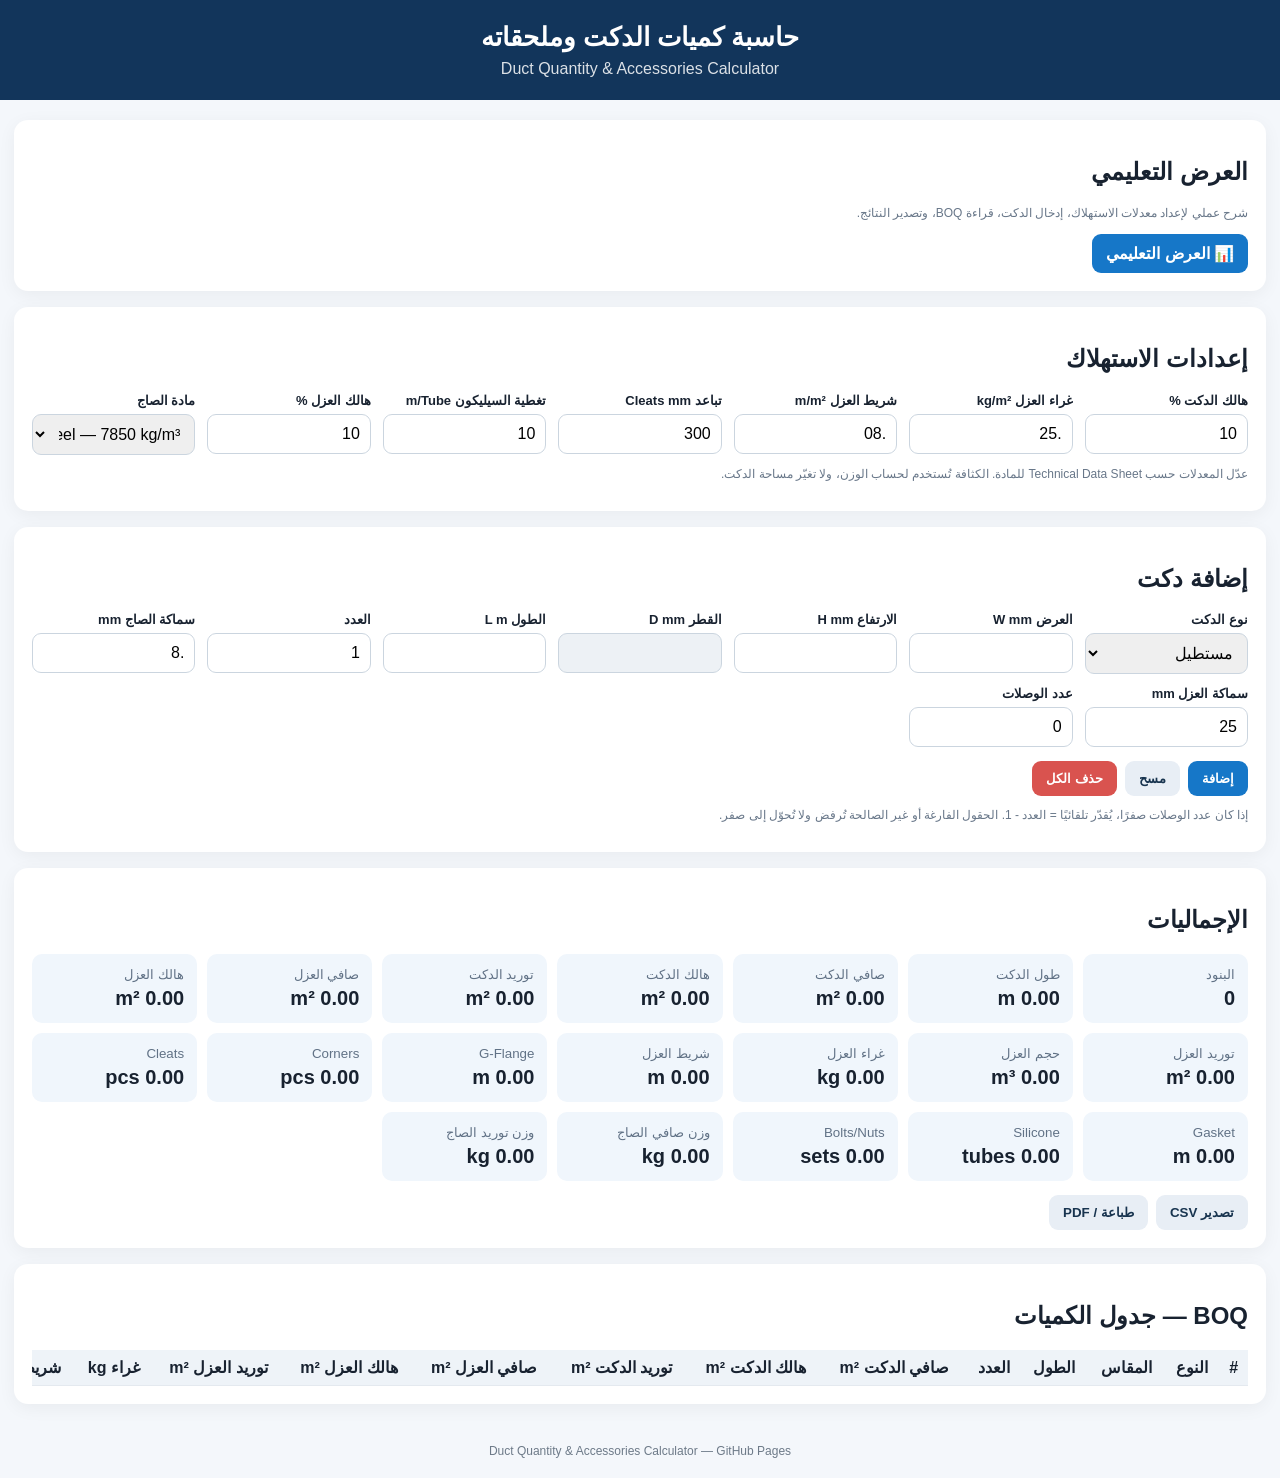
==== index.html @ 17058c63 "Harden Sprint 1 calculation engine" ====
<!doctype html>
<html lang="ar" dir="rtl">
<head>
<meta charset="utf-8">
<meta name="viewport" content="width=device-width,initial-scale=1">
<meta name="description" content="حاسبة كميات الدكت وملحقاته مع فصل صافي الكميات والهالك والتوريد">
<title>Duct Quantity &amp; Accessories Calculator</title>
<link rel="stylesheet" href="assets/css/style.css">
</head>
<body>
<header>
  <h1>حاسبة كميات الدكت وملحقاته</h1>
  <p>Duct Quantity &amp; Accessories Calculator</p>
</header>
<main>
  <section class="card presentation-entry">
    <h2>العرض التعليمي</h2>
    <p class="note">شرح عملي لإعداد معدلات الاستهلاك، إدخال الدكت، قراءة BOQ، وتصدير النتائج.</p>
    <div class="actions"><a class="primary presentation-link" href="presentation/">📊 العرض التعليمي</a></div>
  </section>

  <p id="status" class="status" role="status" aria-live="polite" hidden></p>

  <section class="card" aria-labelledby="settingsTitle">
    <h2 id="settingsTitle">إعدادات الاستهلاك</h2>
    <div class="grid">
      <div><label for="waste">هالك الدكت %</label><input id="waste" type="number" value="10" min="0" step=".1" inputmode="decimal"></div>
      <div><label for="adhRate">غراء العزل kg/m²</label><input id="adhRate" type="number" value=".25" min="0" step=".01" inputmode="decimal"></div>
      <div><label for="tapeRate">شريط العزل m/m²</label><input id="tapeRate" type="number" value=".08" min="0" step=".01" inputmode="decimal"></div>
      <div><label for="cleatSpacing">تباعد Cleats mm</label><input id="cleatSpacing" type="number" value="300" min=".1" step=".1" inputmode="decimal"></div>
      <div><label for="silCoverage">تغطية السيليكون m/Tube</label><input id="silCoverage" type="number" value="10" min=".1" step=".1" inputmode="decimal"></div>
      <div><label for="insWaste">هالك العزل %</label><input id="insWaste" type="number" value="10" min="0" step=".1" inputmode="decimal"></div>
      <div><label for="sheetMaterial">مادة الصاج</label><select id="sheetMaterial"><option value="galvanized">Galvanized steel — 7850 kg/m³</option><option value="aluminum">Aluminum — 2700 kg/m³</option><option value="stainless">Stainless steel — 8000 kg/m³</option></select></div>
    </div>
    <p class="note">عدّل المعدلات حسب Technical Data Sheet للمادة. الكثافة تُستخدم لحساب الوزن، ولا تغيّر مساحة الدكت.</p>
  </section>

  <section class="card" aria-labelledby="ductTitle">
    <h2 id="ductTitle">إضافة دكت</h2>
    <div class="grid">
      <div><label for="type">نوع الدكت</label><select id="type"><option value="rect">مستطيل</option><option value="round">دائري</option></select></div>
      <div><label for="w">العرض W mm</label><input id="w" type="number" min=".01" step=".01" inputmode="decimal"></div>
      <div><label for="h">الارتفاع H mm</label><input id="h" type="number" min=".01" step=".01" inputmode="decimal"></div>
      <div><label for="d">القطر D mm</label><input id="d" type="number" min=".01" step=".01" inputmode="decimal" disabled></div>
      <div><label for="l">الطول L m</label><input id="l" type="number" min=".01" step=".01" inputmode="decimal"></div>
      <div><label for="qty">العدد</label><input id="qty" type="number" min="1" step="1" value="1" inputmode="numeric"></div>
      <div><label for="th">سماكة الصاج mm</label><input id="th" type="number" min=".01" value=".8" step=".1" inputmode="decimal"></div>
      <div><label for="insTh">سماكة العزل mm</label><input id="insTh" type="number" min="0" value="25" step=".1" inputmode="decimal"></div>
      <div><label for="joints">عدد الوصلات</label><input id="joints" type="number" min="0" step="1" value="0" inputmode="numeric"></div>
    </div>
    <div class="actions">
      <button class="primary" id="addButton" type="button">إضافة</button>
      <button class="secondary" id="clearButton" type="button">مسح</button>
      <button class="danger" id="clearAllButton" type="button">حذف الكل</button>
    </div>
    <p class="note">إذا كان عدد الوصلات صفرًا، يُقدّر تلقائيًا = العدد - 1. الحقول الفارغة أو غير الصالحة تُرفض ولا تُحوّل إلى صفر.</p>
  </section>

  <section class="card" aria-labelledby="summaryTitle">
    <h2 id="summaryTitle">الإجماليات</h2>
    <div class="summary" id="summary"></div>
    <div class="actions"><button class="secondary" id="csvButton" type="button">تصدير CSV</button><button class="secondary" id="printButton" type="button">طباعة / PDF</button></div>
  </section>

  <section class="card formula-card" id="formulaViewer" aria-labelledby="formulaTitle" hidden>
    <div class="section-heading"><h2 id="formulaTitle">عارض المعادلات</h2><button class="secondary" id="closeFormulaButton" type="button">إغلاق</button></div>
    <p class="note" id="formulaSubtitle"></p>
    <div class="formula-grid" id="formulaContent"></div>
  </section>

  <section class="card" aria-labelledby="boqTitle">
    <h2 id="boqTitle">BOQ — جدول الكميات</h2>
    <div class="tableWrap">
      <table>
        <caption class="sr-only">جدول صافي الكميات والهالك وكميات التوريد والملحقات</caption>
        <thead><tr>
          <th scope="col">#</th><th scope="col">النوع</th><th scope="col">المقاس</th><th scope="col">الطول</th><th scope="col">العدد</th>
          <th scope="col">صافي الدكت m²</th><th scope="col">هالك الدكت m²</th><th scope="col">توريد الدكت m²</th>
          <th scope="col">صافي العزل m²</th><th scope="col">هالك العزل m²</th><th scope="col">توريد العزل m²</th>
          <th scope="col">غراء kg</th><th scope="col">شريط m</th><th scope="col">G-Flange m</th><th scope="col">Corners</th><th scope="col">Cleats</th><th scope="col">Gasket m</th><th scope="col">Silicone</th><th scope="col">Bolts</th>
          <th scope="col">وزن صافي kg</th><th scope="col">وزن توريد kg</th><th scope="col">إجراء</th>
        </tr></thead>
        <tbody id="rows"></tbody>
      </table>
    </div>
  </section>
</main>
<footer>Duct Quantity &amp; Accessories Calculator — GitHub Pages</footer>
<noscript><p class="noscript">يحتاج التطبيق إلى JavaScript ليعمل.</p></noscript>
<script src="assets/js/calculations.js"></script>
<script src="assets/js/app.js"></script>
</body>
</html>
---- assets/css/style.css ----
*{box-sizing:border-box}
body{margin:0;background:#f4f7fb;color:#182230;font-family:Arial,Tahoma,sans-serif}
header{background:#12355b;color:#fff;text-align:center;padding:22px 14px}
header h1{margin:0 0 7px;font-size:26px}
header p{margin:0;opacity:.85}
main{max-width:1400px;margin:20px auto;padding:0 14px}
.card{background:#fff;border-radius:14px;padding:18px;margin-bottom:16px;box-shadow:0 4px 18px #0000000d}
.grid{display:grid;grid-template-columns:repeat(auto-fit,minmax(155px,1fr));gap:12px}
label{display:block;font-weight:700;font-size:13px;margin-bottom:6px}
input,select{width:100%;padding:10px;border:1px solid #cbd5df;border-radius:9px;font:inherit}
input:focus,select:focus,button:focus-visible,a:focus-visible{outline:3px solid #ffb703;outline-offset:2px}
input:disabled,select:disabled{background:#edf1f5;color:#7b8794;cursor:not-allowed}
.actions{display:flex;gap:8px;flex-wrap:wrap;margin-top:14px}
.actions button,td button{padding:10px 14px;border:0;border-radius:9px;cursor:pointer;font-weight:700}
button:disabled{opacity:.5;cursor:not-allowed}
.primary{background:#1677c8;color:#fff}
.secondary{background:#e8eef5;color:#18344f}
.danger,td button.danger{background:#d9534f;color:#fff}
.summary{display:grid;grid-template-columns:repeat(auto-fit,minmax(145px,1fr));gap:10px}
.metric{background:#f0f6fc;border-radius:10px;padding:13px}
.metric small{display:block;color:#617286}
.metric strong{display:block;font-size:20px;margin-top:5px}
.note{font-size:12px;color:#687789}
.status{margin:0 0 16px;padding:12px 14px;border-radius:10px;font-weight:700}
.status.success{background:#e5f6ed;color:#176b42}
.status.error{background:#fff0f0;color:#a12626}
.tableWrap{overflow:auto}
table{width:100%;border-collapse:collapse;min-width:2100px}
caption{caption-side:top;text-align:right;margin-bottom:8px}
th,td{padding:8px;border-bottom:1px solid #e4e9ef;text-align:center;vertical-align:middle}
th{background:#eef3f8;white-space:nowrap}
td .compact-button{padding:7px 9px;margin:2px;font-size:12px}
footer{text-align:center;color:#6d7a88;font-size:12px;padding:20px}
.presentation-link{display:inline-flex;align-items:center;text-decoration:none;padding:10px 14px;border-radius:9px;font-weight:700}
.section-heading{display:flex;align-items:center;justify-content:space-between;gap:12px}
.formula-card{border:2px solid #1677c8}
.formula-grid{display:grid;grid-template-columns:repeat(auto-fit,minmax(260px,1fr));gap:10px}
.formula-item{display:flex;flex-direction:column;gap:7px;background:#f0f6fc;border-radius:10px;padding:12px;min-height:100px}
.formula-item strong{color:#18344f}
.formula-item code{font-family:ui-monospace,SFMono-Regular,Consolas,monospace;direction:ltr;text-align:left;white-space:normal;color:#334e68}
.formula-item span{font-weight:700;color:#1677c8}
.sr-only{position:absolute;width:1px;height:1px;padding:0;margin:-1px;overflow:hidden;clip:rect(0,0,0,0);white-space:nowrap;border:0}
.noscript{max-width:900px;margin:20px auto;padding:14px;background:#fff0f0;color:#a12626;border-radius:10px}
@media(max-width:600px){header h1{font-size:21px}.card{padding:13px}.metric strong{font-size:17px}.section-heading{align-items:flex-start}.formula-grid{grid-template-columns:1fr}}
@media print{.actions,footer,.presentation-entry,.status{display:none!important}body{background:#fff}.card{box-shadow:none}.formula-card[hidden]{display:none}}
@media(prefers-reduced-motion:reduce){*{scroll-behavior:auto!important;transition-duration:0.01ms!important}}
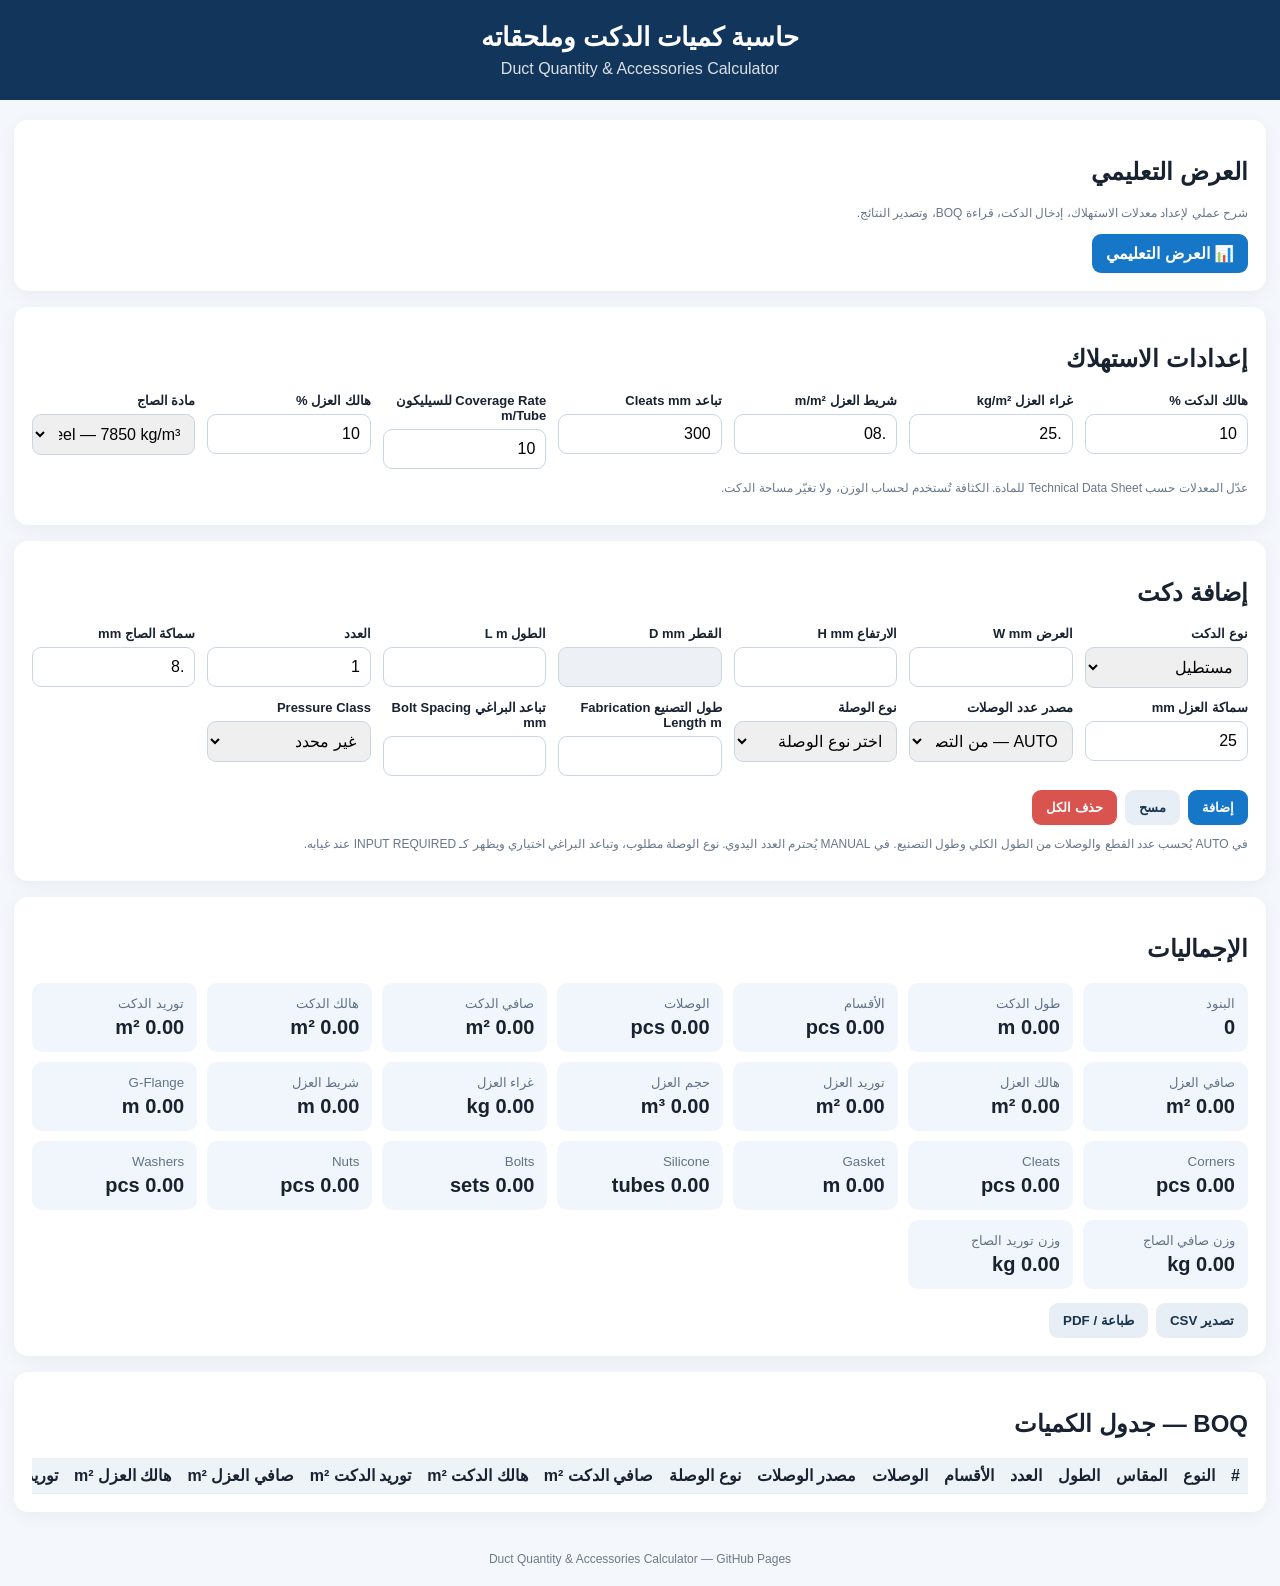
==== commit f2d22873: "Implement Sprint 2 Joint Engineering Engine" ====
--- a/index.html
+++ b/index.html
@@ -28,7 +28,7 @@
       <div><label for="adhRate">غراء العزل kg/m²</label><input id="adhRate" type="number" value=".25" min="0" step=".01" inputmode="decimal"></div>
       <div><label for="tapeRate">شريط العزل m/m²</label><input id="tapeRate" type="number" value=".08" min="0" step=".01" inputmode="decimal"></div>
       <div><label for="cleatSpacing">تباعد Cleats mm</label><input id="cleatSpacing" type="number" value="300" min=".1" step=".1" inputmode="decimal"></div>
-      <div><label for="silCoverage">تغطية السيليكون m/Tube</label><input id="silCoverage" type="number" value="10" min=".1" step=".1" inputmode="decimal"></div>
+      <div><label for="silCoverage">Coverage Rate للسيليكون m/Tube</label><input id="silCoverage" type="number" value="10" min=".1" step=".1" inputmode="decimal"></div>
       <div><label for="insWaste">هالك العزل %</label><input id="insWaste" type="number" value="10" min="0" step=".1" inputmode="decimal"></div>
       <div><label for="sheetMaterial">مادة الصاج</label><select id="sheetMaterial"><option value="galvanized">Galvanized steel — 7850 kg/m³</option><option value="aluminum">Aluminum — 2700 kg/m³</option><option value="stainless">Stainless steel — 8000 kg/m³</option></select></div>
     </div>
@@ -46,14 +46,20 @@
       <div><label for="qty">العدد</label><input id="qty" type="number" min="1" step="1" value="1" inputmode="numeric"></div>
       <div><label for="th">سماكة الصاج mm</label><input id="th" type="number" min=".01" value=".8" step=".1" inputmode="decimal"></div>
       <div><label for="insTh">سماكة العزل mm</label><input id="insTh" type="number" min="0" value="25" step=".1" inputmode="decimal"></div>
-      <div><label for="joints">عدد الوصلات</label><input id="joints" type="number" min="0" step="1" value="0" inputmode="numeric"></div>
+      <div><label for="jointCountMode">مصدر عدد الوصلات</label><select id="jointCountMode"><option value="AUTO">AUTO — من التصنيع</option><option value="MANUAL">MANUAL — إدخال صريح</option></select></div>
+      <div><label for="jointType">نوع الوصلة</label><select id="jointType"><option value="">اختر نوع الوصلة</option><option value="TDF">TDF</option><option value="TDC">TDC</option><option value="ANGLE_FLANGE">Angle Flange</option><option value="SLIP_JOINT">Slip Joint</option><option value="CUSTOM">Custom</option></select></div>
+      <div id="fabricationLengthField"><label for="fabricationLength">طول التصنيع Fabrication Length m</label><input id="fabricationLength" type="number" min=".01" step=".01" inputmode="decimal"></div>
+      <div id="manualJointCountField" hidden><label for="manualJointCount">عدد الوصلات اليدوي</label><input id="manualJointCount" type="number" min="0" step="1" inputmode="numeric"></div>
+      <div><label for="boltSpacing">تباعد البراغي Bolt Spacing mm</label><input id="boltSpacing" type="number" min=".01" step=".1" inputmode="decimal"></div>
+      <div><label for="pressureClass">Pressure Class</label><select id="pressureClass"><option value="">غير محدد</option><option value="medium">Medium</option></select></div>
+      <input id="joints" type="hidden" value="0">
     </div>
     <div class="actions">
       <button class="primary" id="addButton" type="button">إضافة</button>
       <button class="secondary" id="clearButton" type="button">مسح</button>
       <button class="danger" id="clearAllButton" type="button">حذف الكل</button>
     </div>
-    <p class="note">إذا كان عدد الوصلات صفرًا، يُقدّر تلقائيًا = العدد - 1. الحقول الفارغة أو غير الصالحة تُرفض ولا تُحوّل إلى صفر.</p>
+    <p class="note">في AUTO يُحسب عدد القطع والوصلات من الطول الكلي وطول التصنيع. في MANUAL يُحترم العدد اليدوي. نوع الوصلة مطلوب، وتباعد البراغي اختياري ويظهر كـ INPUT REQUIRED عند غيابه.</p>
   </section>
 
   <section class="card" aria-labelledby="summaryTitle">
@@ -75,9 +81,10 @@
         <caption class="sr-only">جدول صافي الكميات والهالك وكميات التوريد والملحقات</caption>
         <thead><tr>
           <th scope="col">#</th><th scope="col">النوع</th><th scope="col">المقاس</th><th scope="col">الطول</th><th scope="col">العدد</th>
+          <th scope="col">الأقسام</th><th scope="col">الوصلات</th><th scope="col">مصدر الوصلات</th><th scope="col">نوع الوصلة</th>
           <th scope="col">صافي الدكت m²</th><th scope="col">هالك الدكت m²</th><th scope="col">توريد الدكت m²</th>
           <th scope="col">صافي العزل m²</th><th scope="col">هالك العزل m²</th><th scope="col">توريد العزل m²</th>
-          <th scope="col">غراء kg</th><th scope="col">شريط m</th><th scope="col">G-Flange m</th><th scope="col">Corners</th><th scope="col">Cleats</th><th scope="col">Gasket m</th><th scope="col">Silicone</th><th scope="col">Bolts</th>
+          <th scope="col">غراء kg</th><th scope="col">شريط m</th><th scope="col">G-Flange / Status</th><th scope="col">Corners / Status</th><th scope="col">Cleats / Status</th><th scope="col">Gasket / Status</th><th scope="col">Silicone / Status</th><th scope="col">Bolts / Status</th><th scope="col">Nuts / Status</th><th scope="col">Washers / Status</th>
           <th scope="col">وزن صافي kg</th><th scope="col">وزن توريد kg</th><th scope="col">إجراء</th>
         </tr></thead>
         <tbody id="rows"></tbody>
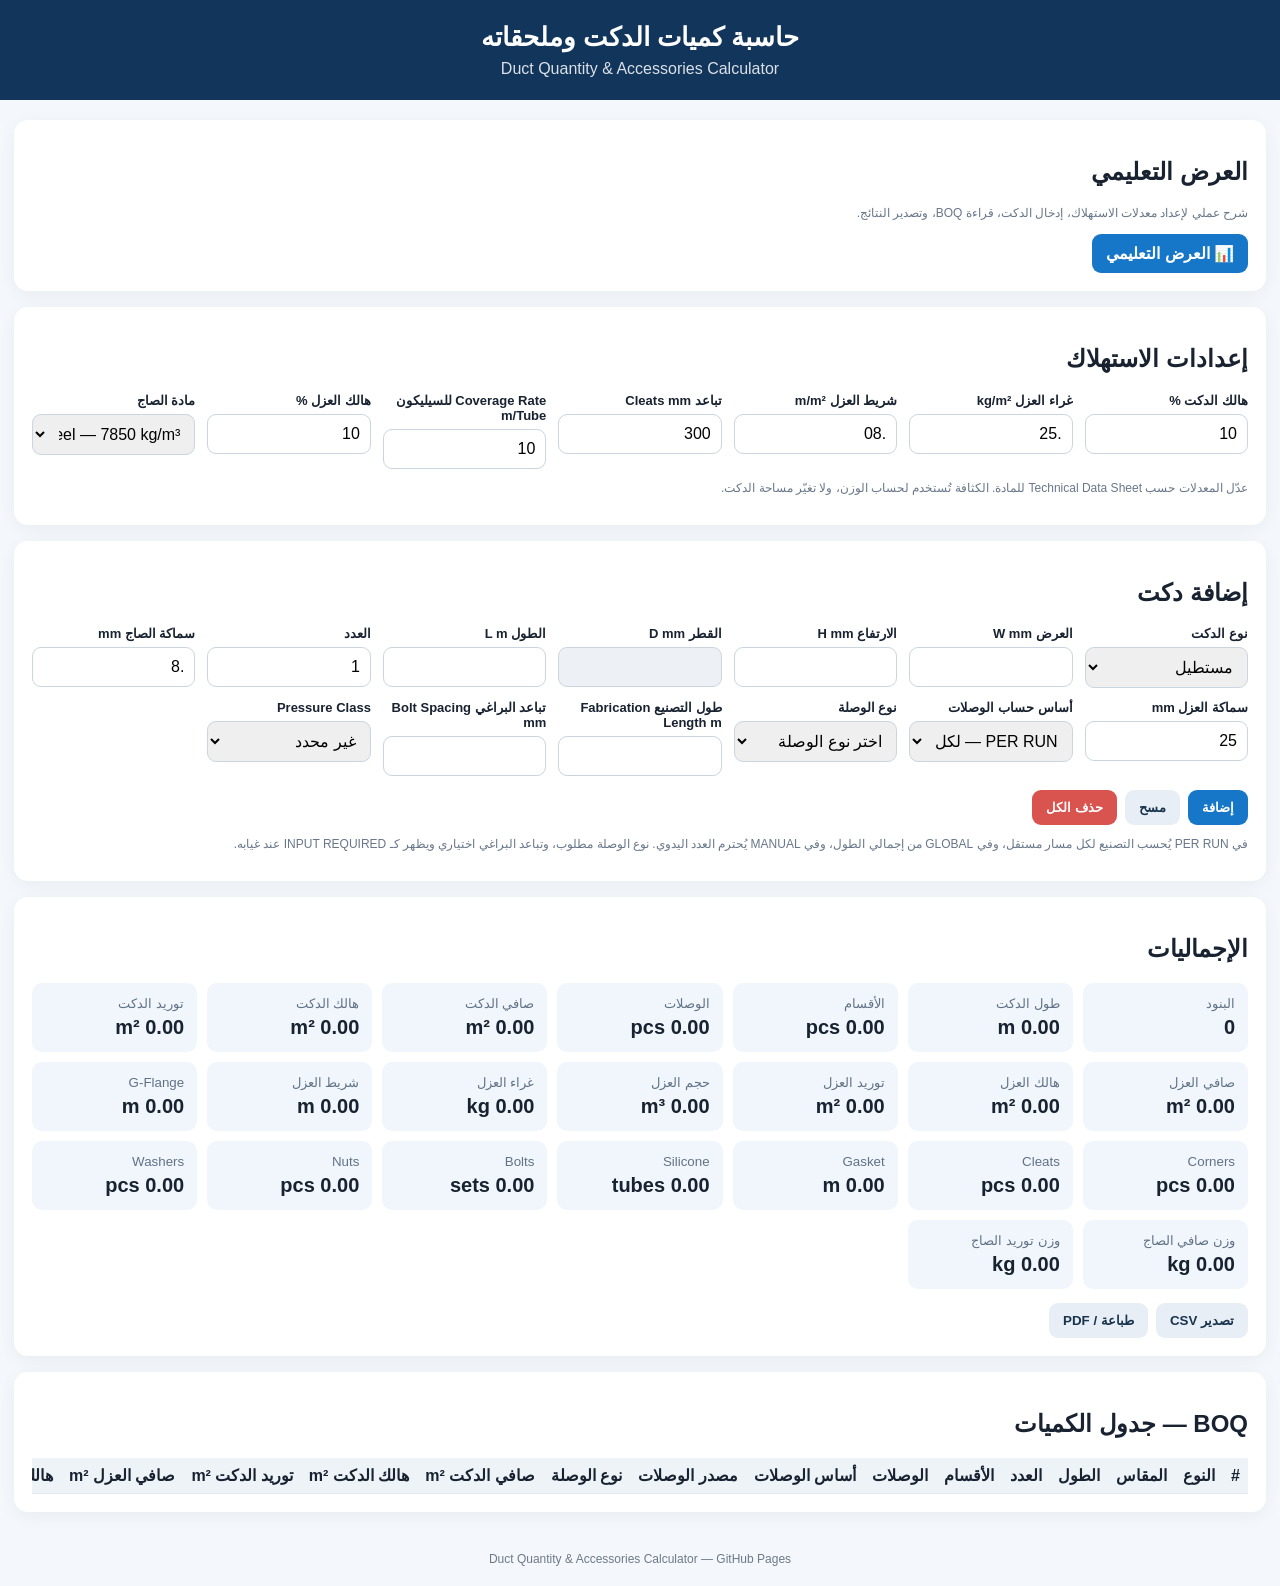
==== commit d5a2758a: "Fix Joint Basis with Per-Run, Global and Manual modes" ====
--- a/index.html
+++ b/index.html
@@ -46,7 +46,7 @@
       <div><label for="qty">العدد</label><input id="qty" type="number" min="1" step="1" value="1" inputmode="numeric"></div>
       <div><label for="th">سماكة الصاج mm</label><input id="th" type="number" min=".01" value=".8" step=".1" inputmode="decimal"></div>
       <div><label for="insTh">سماكة العزل mm</label><input id="insTh" type="number" min="0" value="25" step=".1" inputmode="decimal"></div>
-      <div><label for="jointCountMode">مصدر عدد الوصلات</label><select id="jointCountMode"><option value="AUTO">AUTO — من التصنيع</option><option value="MANUAL">MANUAL — إدخال صريح</option></select></div>
+      <div><label for="jointCountMode">أساس حساب الوصلات</label><select id="jointCountMode"><option value="PER_RUN">PER RUN — لكل مسار</option><option value="GLOBAL">GLOBAL — إجمالي الطول</option><option value="MANUAL">MANUAL — إدخال صريح</option></select></div>
       <div><label for="jointType">نوع الوصلة</label><select id="jointType"><option value="">اختر نوع الوصلة</option><option value="TDF">TDF</option><option value="TDC">TDC</option><option value="ANGLE_FLANGE">Angle Flange</option><option value="SLIP_JOINT">Slip Joint</option><option value="CUSTOM">Custom</option></select></div>
       <div id="fabricationLengthField"><label for="fabricationLength">طول التصنيع Fabrication Length m</label><input id="fabricationLength" type="number" min=".01" step=".01" inputmode="decimal"></div>
       <div id="manualJointCountField" hidden><label for="manualJointCount">عدد الوصلات اليدوي</label><input id="manualJointCount" type="number" min="0" step="1" inputmode="numeric"></div>
@@ -59,7 +59,7 @@
       <button class="secondary" id="clearButton" type="button">مسح</button>
       <button class="danger" id="clearAllButton" type="button">حذف الكل</button>
     </div>
-    <p class="note">في AUTO يُحسب عدد القطع والوصلات من الطول الكلي وطول التصنيع. في MANUAL يُحترم العدد اليدوي. نوع الوصلة مطلوب، وتباعد البراغي اختياري ويظهر كـ INPUT REQUIRED عند غيابه.</p>
+    <p class="note">في PER RUN يُحسب التصنيع لكل مسار مستقل، وفي GLOBAL من إجمالي الطول، وفي MANUAL يُحترم العدد اليدوي. نوع الوصلة مطلوب، وتباعد البراغي اختياري ويظهر كـ INPUT REQUIRED عند غيابه.</p>
   </section>
 
   <section class="card" aria-labelledby="summaryTitle">
@@ -81,7 +81,7 @@
         <caption class="sr-only">جدول صافي الكميات والهالك وكميات التوريد والملحقات</caption>
         <thead><tr>
           <th scope="col">#</th><th scope="col">النوع</th><th scope="col">المقاس</th><th scope="col">الطول</th><th scope="col">العدد</th>
-          <th scope="col">الأقسام</th><th scope="col">الوصلات</th><th scope="col">مصدر الوصلات</th><th scope="col">نوع الوصلة</th>
+          <th scope="col">الأقسام</th><th scope="col">الوصلات</th><th scope="col">أساس الوصلات</th><th scope="col">مصدر الوصلات</th><th scope="col">نوع الوصلة</th>
           <th scope="col">صافي الدكت m²</th><th scope="col">هالك الدكت m²</th><th scope="col">توريد الدكت m²</th>
           <th scope="col">صافي العزل m²</th><th scope="col">هالك العزل m²</th><th scope="col">توريد العزل m²</th>
           <th scope="col">غراء kg</th><th scope="col">شريط m</th><th scope="col">G-Flange / Status</th><th scope="col">Corners / Status</th><th scope="col">Cleats / Status</th><th scope="col">Gasket / Status</th><th scope="col">Silicone / Status</th><th scope="col">Bolts / Status</th><th scope="col">Nuts / Status</th><th scope="col">Washers / Status</th>
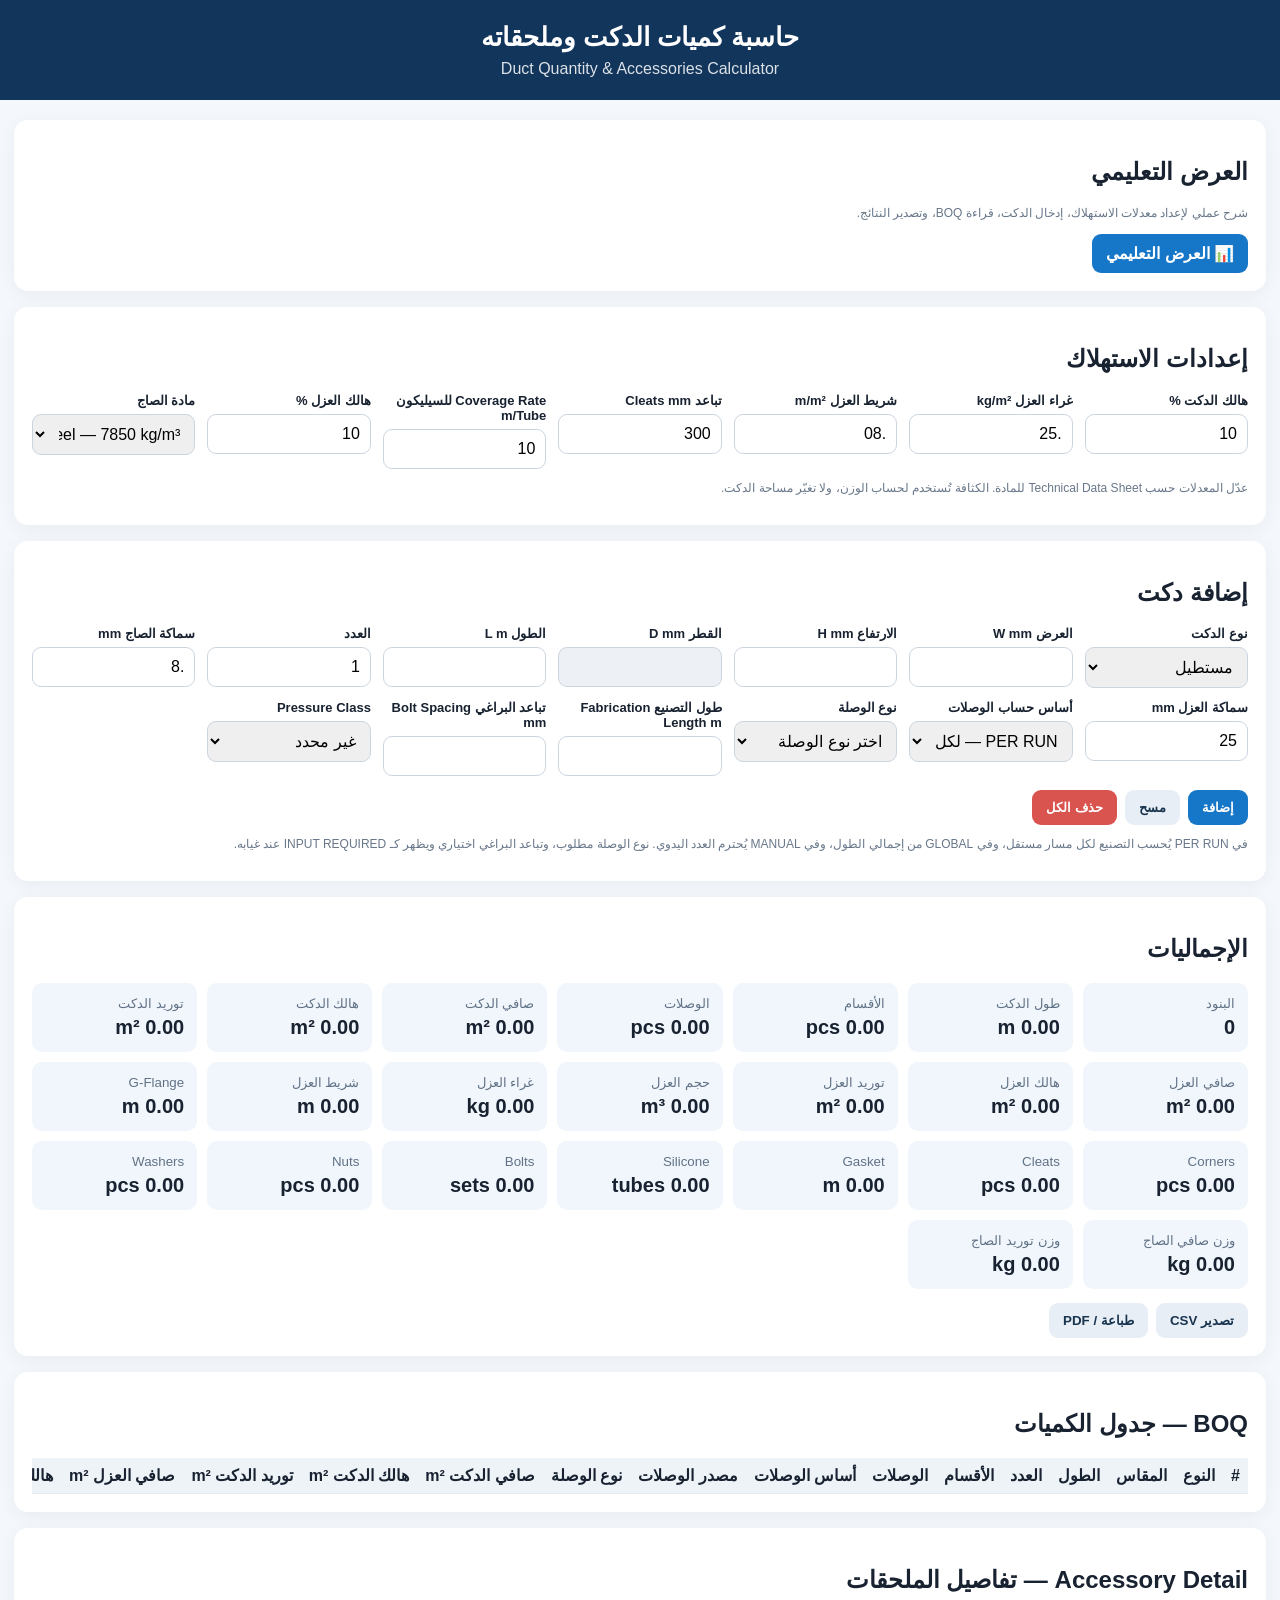
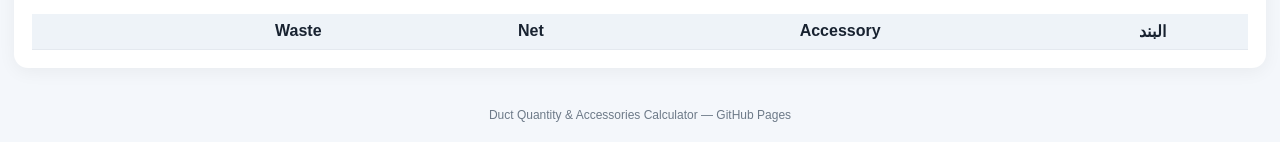
==== commit fabe7876: "Implement Sprint 3 Accessories and Connection Engineering Engine" ====
--- a/index.html
+++ b/index.html
@@ -91,6 +91,19 @@
       </table>
     </div>
   </section>
+
+  <section class="card" aria-labelledby="accessoryDetailsTitle">
+    <h2 id="accessoryDetailsTitle">Accessory Detail — تفاصيل الملحقات</h2>
+    <div class="tableWrap">
+      <table>
+        <caption class="sr-only">صافي وهالك وتوريد ووحدة وحالة كل ملحق</caption>
+        <thead><tr>
+          <th scope="col">البند</th><th scope="col">Accessory</th><th scope="col">Net</th><th scope="col">Waste</th><th scope="col">Procurement</th><th scope="col">Unit</th><th scope="col">Status</th>
+        </tr></thead>
+        <tbody id="accessoryRows"></tbody>
+      </table>
+    </div>
+  </section>
 </main>
 <footer>Duct Quantity &amp; Accessories Calculator — GitHub Pages</footer>
 <noscript><p class="noscript">يحتاج التطبيق إلى JavaScript ليعمل.</p></noscript>
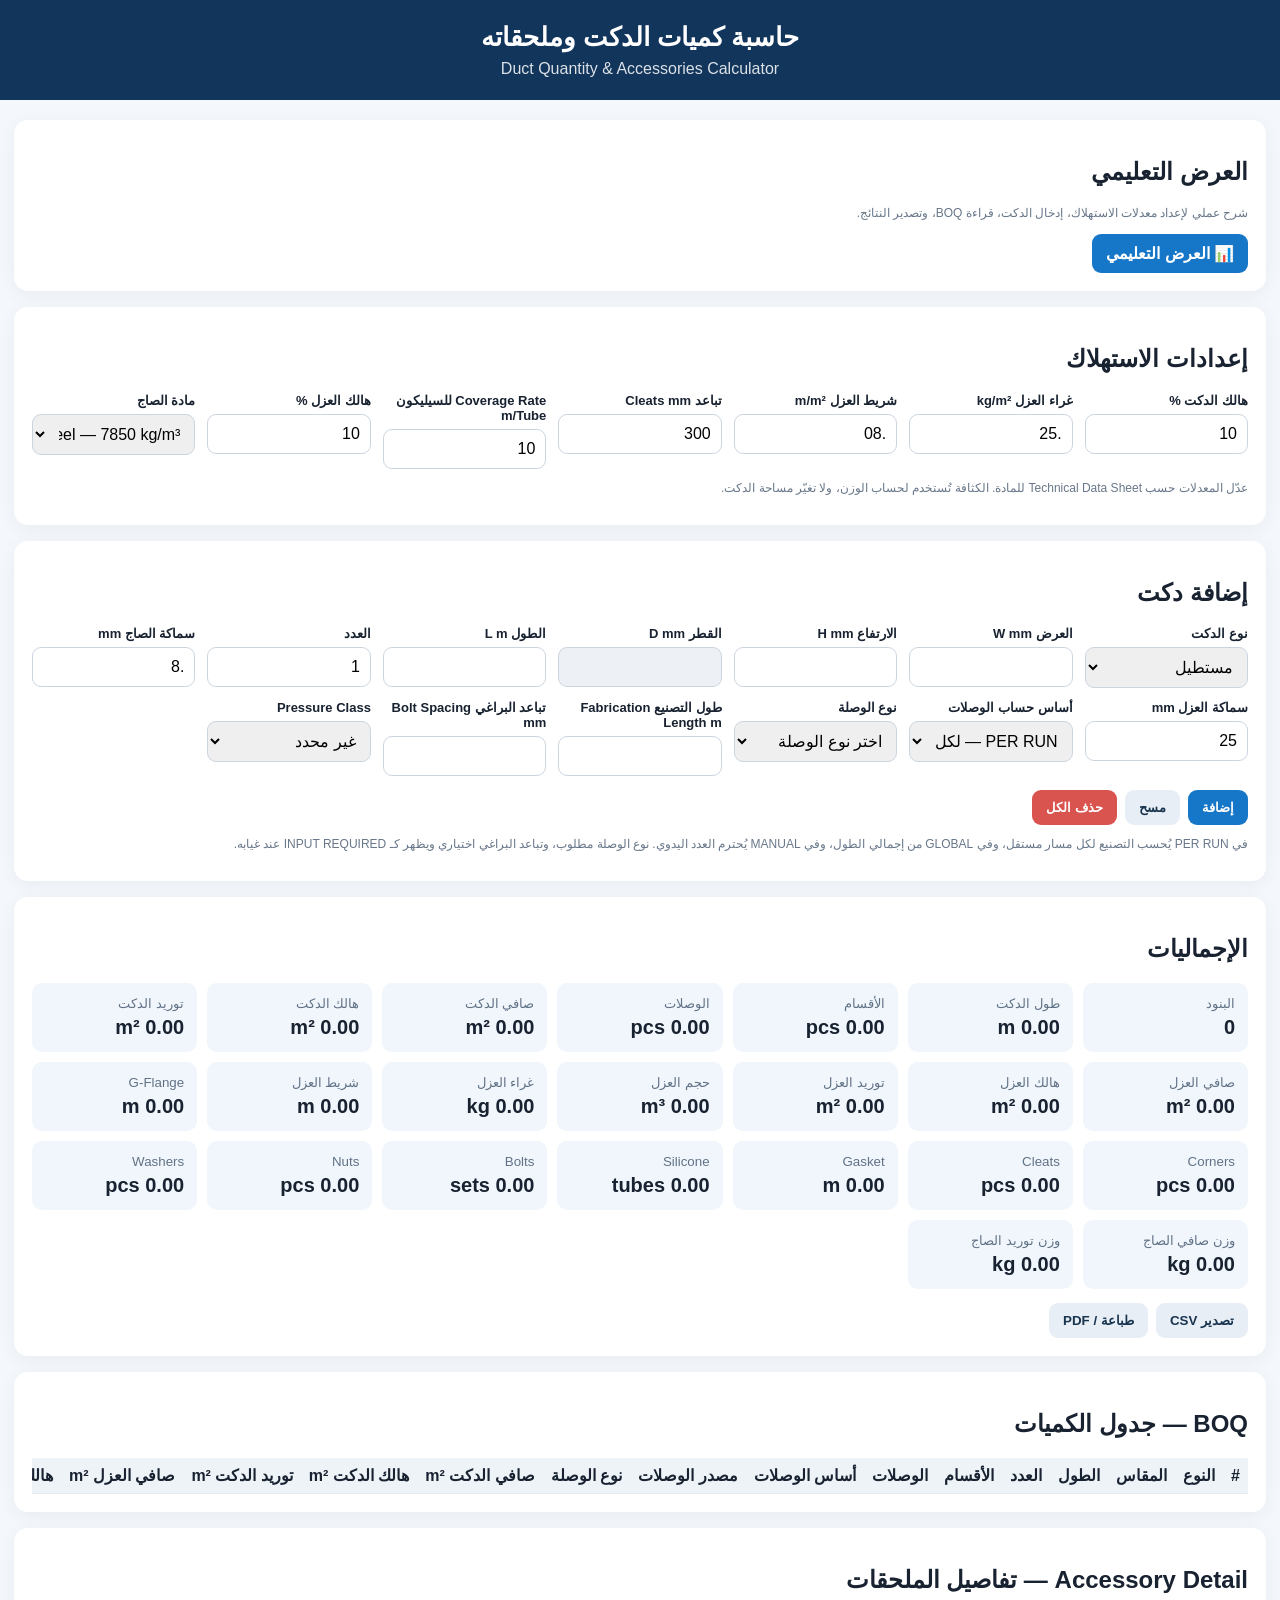
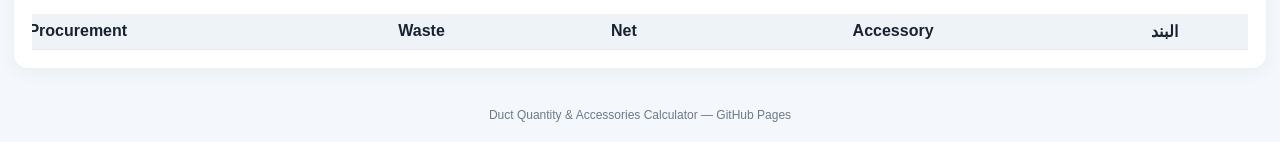
==== commit 2b8e9142: "Establish traceable connection engineering rules" ====
--- a/index.html
+++ b/index.html
@@ -98,7 +98,7 @@
       <table>
         <caption class="sr-only">صافي وهالك وتوريد ووحدة وحالة كل ملحق</caption>
         <thead><tr>
-          <th scope="col">البند</th><th scope="col">Accessory</th><th scope="col">Net</th><th scope="col">Waste</th><th scope="col">Procurement</th><th scope="col">Unit</th><th scope="col">Status</th>
+          <th scope="col">البند</th><th scope="col">Accessory</th><th scope="col">Net</th><th scope="col">Waste</th><th scope="col">Procurement</th><th scope="col">Unit</th><th scope="col">Status</th><th scope="col">Source</th>
         </tr></thead>
         <tbody id="accessoryRows"></tbody>
       </table>
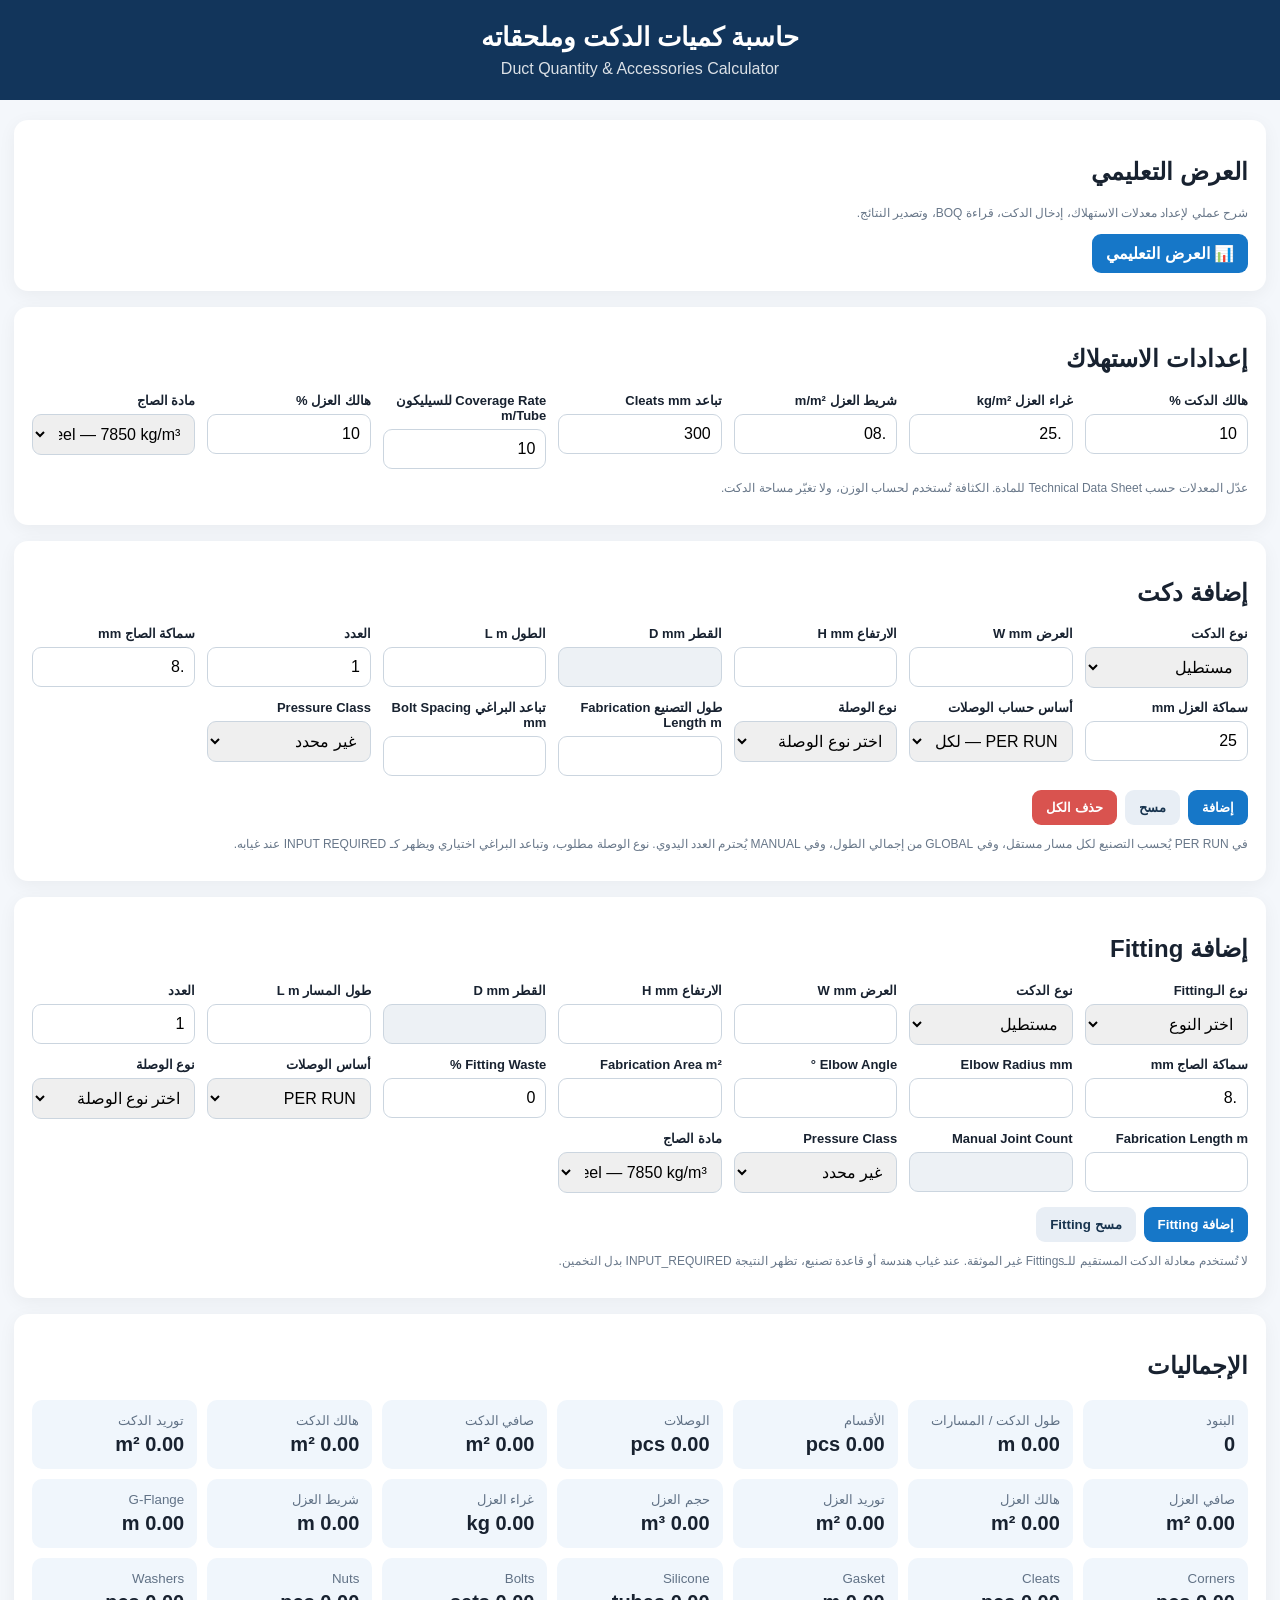
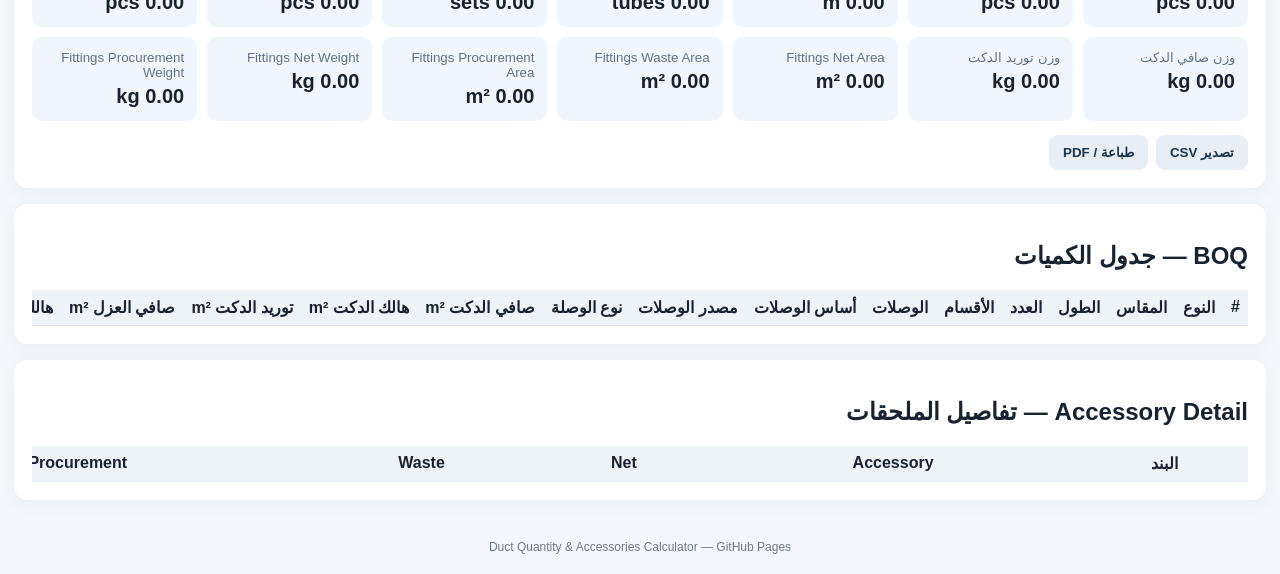
==== commit cab05718: "Implement Sprint 4 Fittings Engineering Engine" ====
--- a/index.html
+++ b/index.html
@@ -62,6 +62,32 @@
     <p class="note">في PER RUN يُحسب التصنيع لكل مسار مستقل، وفي GLOBAL من إجمالي الطول، وفي MANUAL يُحترم العدد اليدوي. نوع الوصلة مطلوب، وتباعد البراغي اختياري ويظهر كـ INPUT REQUIRED عند غيابه.</p>
   </section>
 
+  <section class="card" aria-labelledby="fittingTitle">
+    <h2 id="fittingTitle">إضافة Fitting</h2>
+    <div class="grid">
+      <div><label for="fittingType">نوع الـFitting</label><select id="fittingType"><option value="">اختر النوع</option><option value="ELBOW">Elbow</option><option value="TEE">Tee</option><option value="REDUCER">Reducer</option><option value="TRANSITION">Transition</option><option value="OFFSET">Offset</option><option value="END_CAP">End Cap</option><option value="CUSTOM_FITTING">Custom Fitting</option></select></div>
+      <div><label for="fittingDuctType">نوع الدكت</label><select id="fittingDuctType"><option value="RECTANGULAR">مستطيل</option><option value="ROUND">دائري</option></select></div>
+      <div><label for="fittingW">العرض W mm</label><input id="fittingW" type="number" min=".01" step=".01" inputmode="decimal"></div>
+      <div><label for="fittingH">الارتفاع H mm</label><input id="fittingH" type="number" min=".01" step=".01" inputmode="decimal"></div>
+      <div><label for="fittingD">القطر D mm</label><input id="fittingD" type="number" min=".01" step=".01" inputmode="decimal" disabled></div>
+      <div><label for="fittingL">طول المسار L m</label><input id="fittingL" type="number" min=".01" step=".01" inputmode="decimal"></div>
+      <div><label for="fittingQty">العدد</label><input id="fittingQty" type="number" min="1" step="1" value="1" inputmode="numeric"></div>
+      <div><label for="fittingTh">سماكة الصاج mm</label><input id="fittingTh" type="number" min=".01" step=".1" value=".8" inputmode="decimal"></div>
+      <div><label for="fittingRadius">Elbow Radius mm</label><input id="fittingRadius" type="number" min=".01" step=".1" inputmode="decimal"></div>
+      <div><label for="fittingAngle">Elbow Angle °</label><input id="fittingAngle" type="number" min=".01" max="360" step=".1" inputmode="decimal"></div>
+      <div><label for="fittingArea">Fabrication Area m²</label><input id="fittingArea" type="number" min=".01" step=".01" inputmode="decimal"></div>
+      <div><label for="fittingWaste">Fitting Waste %</label><input id="fittingWaste" type="number" min="0" step=".1" value="0" inputmode="decimal"></div>
+      <div><label for="fittingJointBasis">أساس الوصلات</label><select id="fittingJointBasis"><option value="PER_RUN">PER RUN</option><option value="GLOBAL">GLOBAL</option><option value="MANUAL">MANUAL</option></select></div>
+      <div><label for="fittingJointType">نوع الوصلة</label><select id="fittingJointType"><option value="">اختر نوع الوصلة</option><option value="TDF">TDF</option><option value="TDC">TDC</option><option value="ANGLE_FLANGE">Angle Flange</option><option value="SLIP_JOINT">Slip Joint</option><option value="CUSTOM">Custom</option></select></div>
+      <div><label for="fittingFabrication">Fabrication Length m</label><input id="fittingFabrication" type="number" min=".01" step=".01" inputmode="decimal"></div>
+      <div><label for="fittingManualJoints">Manual Joint Count</label><input id="fittingManualJoints" type="number" min="1" step="1" inputmode="numeric"></div>
+      <div><label for="fittingPressure">Pressure Class</label><select id="fittingPressure"><option value="">غير محدد</option><option value="medium">Medium</option></select></div>
+      <div><label for="fittingMaterial">مادة الصاج</label><select id="fittingMaterial"><option value="galvanized">Galvanized steel — 7850 kg/m³</option><option value="aluminum">Aluminum — 2700 kg/m³</option><option value="stainless">Stainless steel — 8000 kg/m³</option></select></div>
+    </div>
+    <div class="actions"><button class="primary" id="addFittingButton" type="button">إضافة Fitting</button><button class="secondary" id="clearFittingButton" type="button">مسح Fitting</button></div>
+    <p class="note">لا تُستخدم معادلة الدكت المستقيم للـFittings غير الموثقة. عند غياب هندسة أو قاعدة تصنيع، تظهر النتيجة INPUT_REQUIRED بدل التخمين.</p>
+  </section>
+
   <section class="card" aria-labelledby="summaryTitle">
     <h2 id="summaryTitle">الإجماليات</h2>
     <div class="summary" id="summary"></div>
@@ -108,6 +134,7 @@
 <footer>Duct Quantity &amp; Accessories Calculator — GitHub Pages</footer>
 <noscript><p class="noscript">يحتاج التطبيق إلى JavaScript ليعمل.</p></noscript>
 <script src="assets/js/calculations.js"></script>
+<script src="assets/js/fittings.js"></script>
 <script src="assets/js/app.js"></script>
 </body>
 </html>
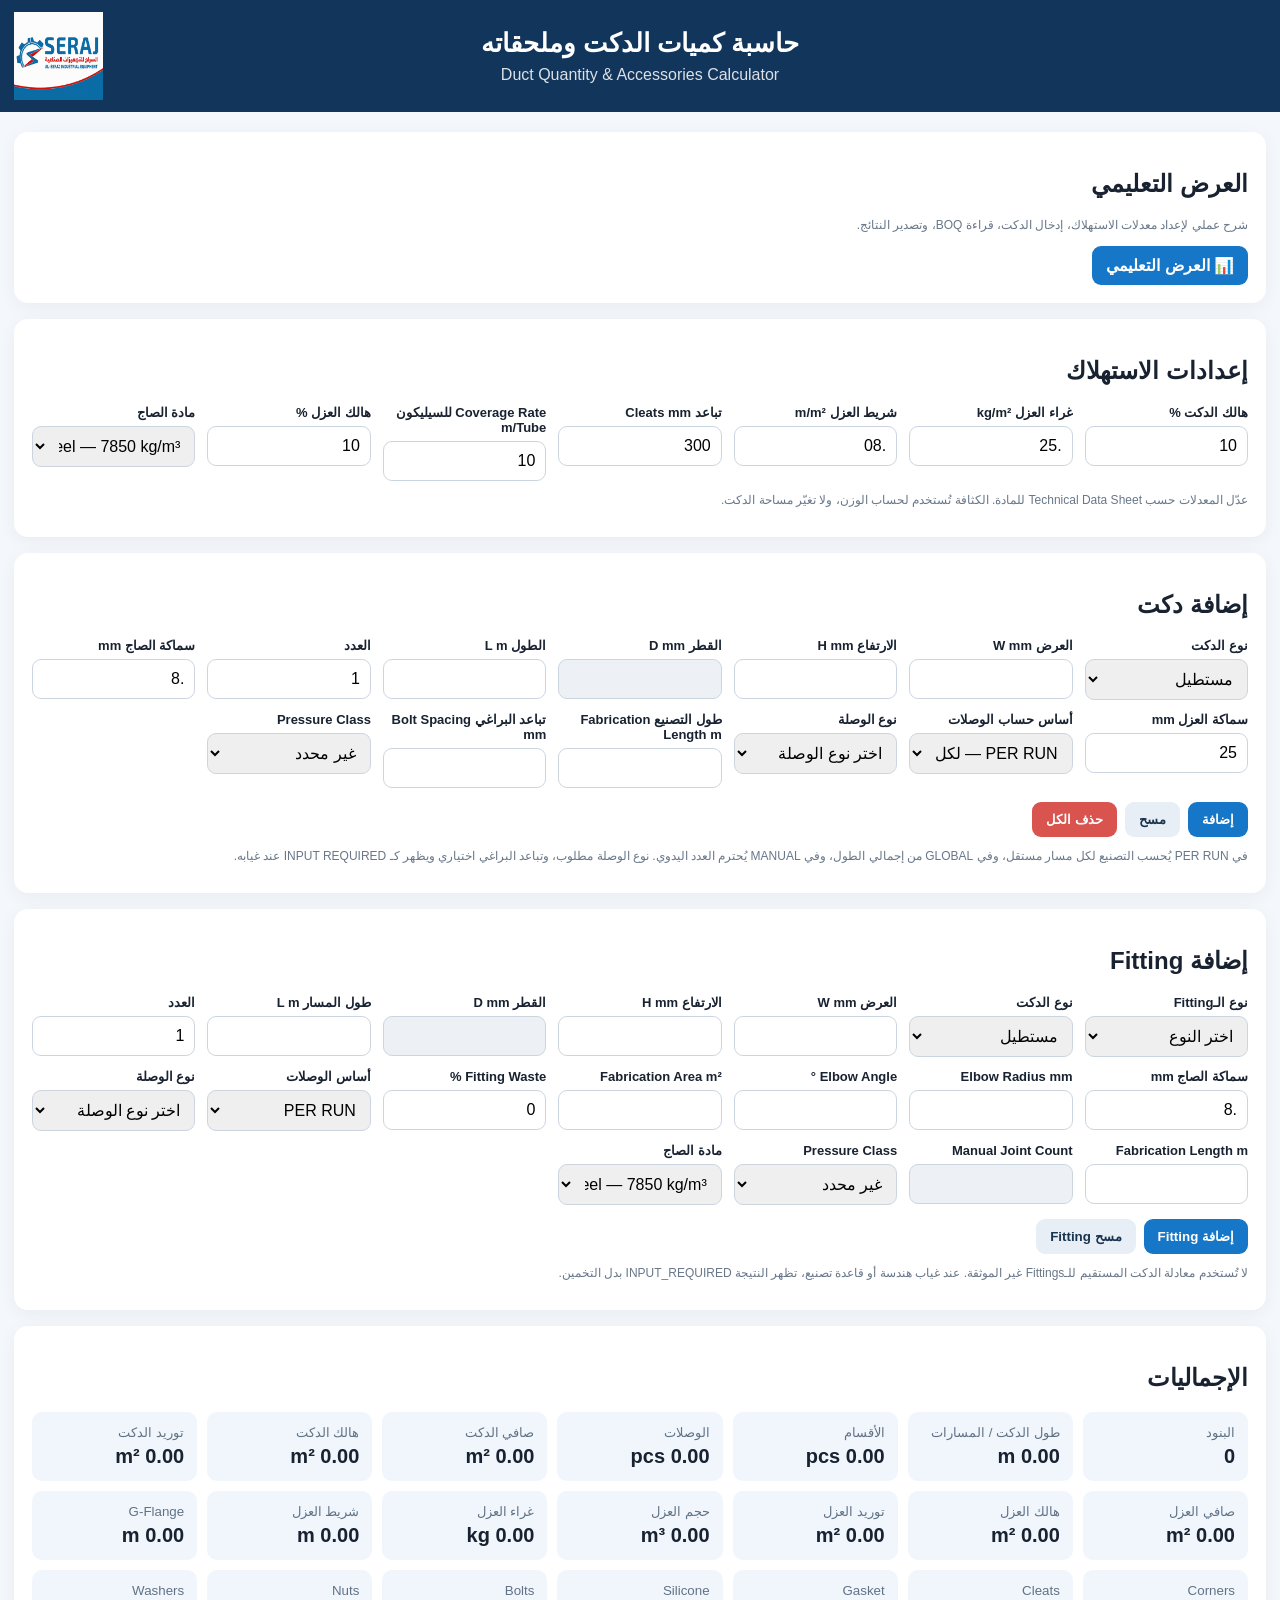
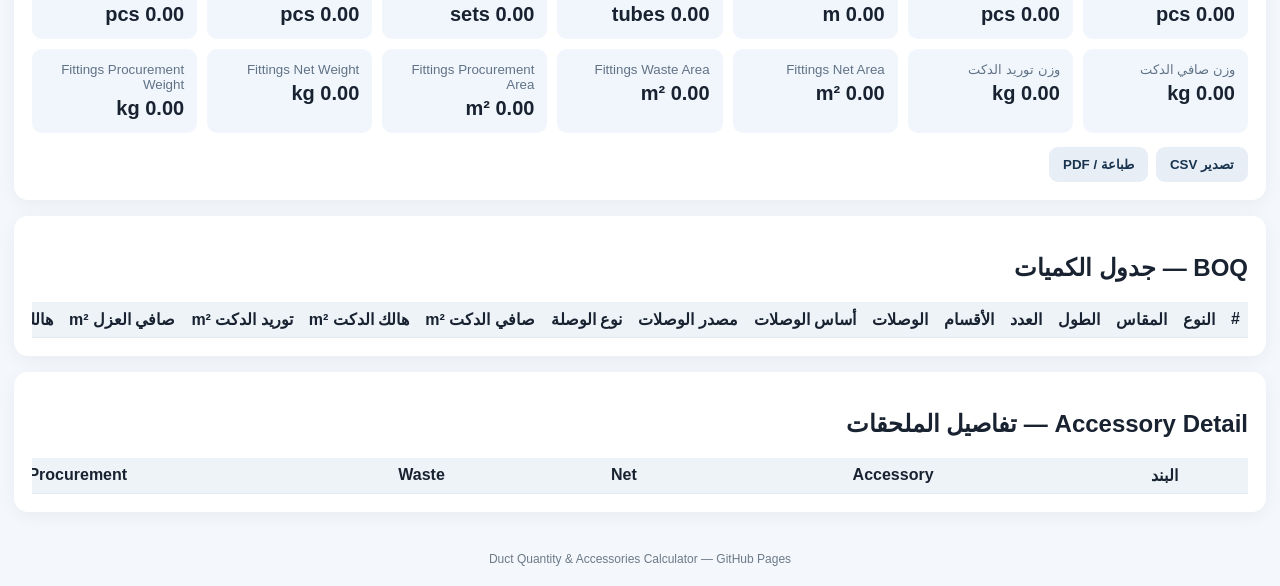
==== commit 9d994a2c: "Add Al-Seraj logo to header and print layout" ====
--- a/index.html
+++ b/index.html
@@ -8,9 +8,12 @@
 <link rel="stylesheet" href="assets/css/style.css">
 </head>
 <body>
-<header>
-  <h1>حاسبة كميات الدكت وملحقاته</h1>
-  <p>Duct Quantity &amp; Accessories Calculator</p>
+<header class="site-header">
+  <img class="brand-logo" src="assets/images/al-seraj-logo.png" alt="AL-SERAJ INDUSTRIAL EQUIPMENT — السراج للتجهيزات الصناعية" width="1262" height="1246" decoding="async">
+  <div class="header-copy">
+    <h1>حاسبة كميات الدكت وملحقاته</h1>
+    <p>Duct Quantity &amp; Accessories Calculator</p>
+  </div>
 </header>
 <main>
   <section class="card presentation-entry">
--- a/assets/css/style.css
+++ b/assets/css/style.css
@@ -1,6 +1,9 @@
 *{box-sizing:border-box}
 body{margin:0;background:#f4f7fb;color:#182230;font-family:Arial,Tahoma,sans-serif}
 header{background:#12355b;color:#fff;text-align:center;padding:22px 14px}
+.site-header{position:relative;min-height:112px;display:flex;align-items:center;justify-content:center}
+.header-copy{max-width:calc(100% - 180px)}
+.brand-logo{position:absolute;top:12px;left:14px;width:130px;height:auto;max-height:88px;object-fit:contain;object-position:left center;display:block}
 header h1{margin:0 0 7px;font-size:26px}
 header p{margin:0;opacity:.85}
 main{max-width:1400px;margin:20px auto;padding:0 14px}
@@ -41,6 +44,24 @@
 .formula-item span{font-weight:700;color:#1677c8}
 .sr-only{position:absolute;width:1px;height:1px;padding:0;margin:-1px;overflow:hidden;clip:rect(0,0,0,0);white-space:nowrap;border:0}
 .noscript{max-width:900px;margin:20px auto;padding:14px;background:#fff0f0;color:#a12626;border-radius:10px}
-@media(max-width:600px){header h1{font-size:21px}.card{padding:13px}.metric strong{font-size:17px}.section-heading{align-items:flex-start}.formula-grid{grid-template-columns:1fr}}
-@media print{.actions,footer,.presentation-entry,.status{display:none!important}body{background:#fff}.card{box-shadow:none}.formula-card[hidden]{display:none}}
+@media(max-width:600px){
+  .site-header{min-height:92px;padding:16px 10px}
+  .header-copy{max-width:calc(100% - 125px)}
+  .brand-logo{top:10px;left:10px;width:96px;max-height:70px}
+  header h1{font-size:21px}
+  .card{padding:13px}
+  .metric strong{font-size:17px}
+  .section-heading{align-items:flex-start}
+  .formula-grid{grid-template-columns:1fr}
+}
+@media print{
+  .actions,footer,.presentation-entry,.status{display:none!important}
+  body{background:#fff;padding-top:18mm}
+  .card{box-shadow:none}
+  .site-header{min-height:18mm;padding:0;text-align:right;justify-content:flex-end;color:#182230;background:#fff;border-bottom:1px solid #d9e1e8}
+  .header-copy{max-width:calc(100% - 45mm)}
+  .brand-logo{position:fixed;top:5mm;left:8mm;width:30mm;height:auto;max-height:20mm;object-fit:contain;z-index:10}
+  .site-header h1{font-size:16px;margin:0 0 2px}
+  .site-header p{font-size:10px;color:#617286}
+}
 @media(prefers-reduced-motion:reduce){*{scroll-behavior:auto!important;transition-duration:0.01ms!important}}
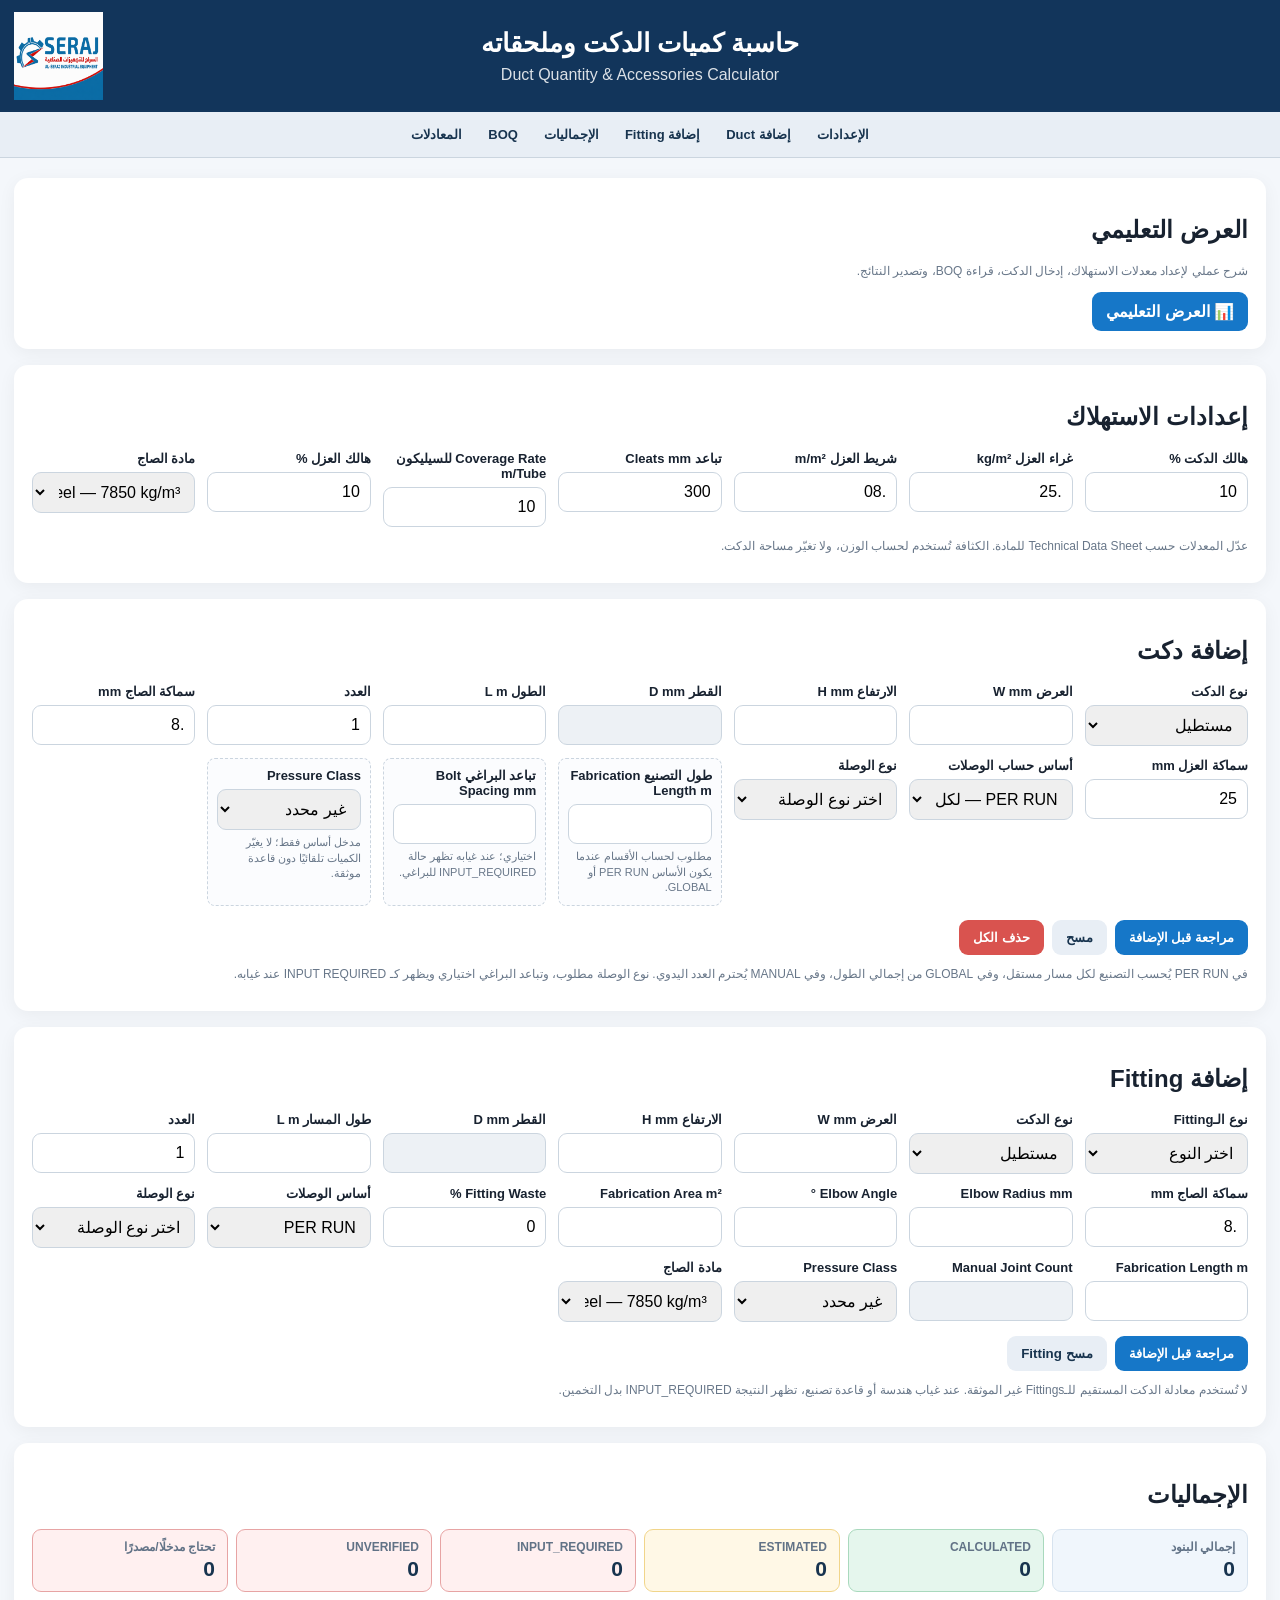
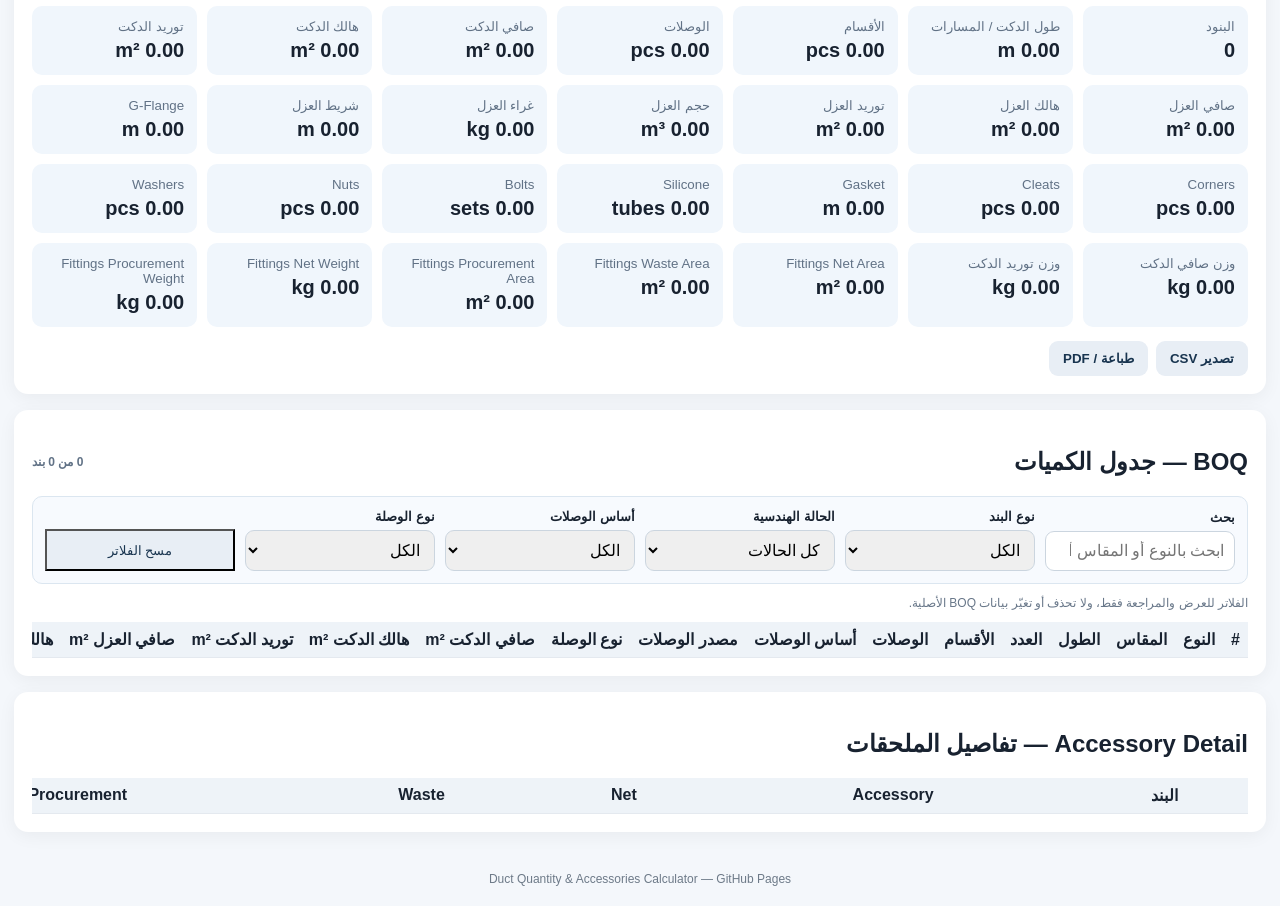
==== commit 55b3d6cc: "feat: add UX safety pass workflow" ====
--- a/index.html
+++ b/index.html
@@ -15,6 +15,10 @@
     <p>Duct Quantity &amp; Accessories Calculator</p>
   </div>
 </header>
+<nav class="section-nav" aria-label="التنقل السريع">
+  <a href="#settingsSection">الإعدادات</a><a href="#ductSection">إضافة Duct</a><a href="#fittingSection">إضافة Fitting</a><a href="#summarySection">الإجماليات</a><a href="#boqSection">BOQ</a><a href="#formulaViewer">المعادلات</a>
+</nav>
+<div class="print-report-header" aria-hidden="true"><img src="assets/images/al-seraj-logo.png" alt=""><div><strong>AL-SERAJ INDUSTRIAL EQUIPMENT</strong><span>السراج للتجهيزات الصناعية</span><h2>Duct Quantity &amp; Accessories Calculator</h2></div><time id="printDate"></time></div>
 <main>
   <section class="card presentation-entry">
     <h2>العرض التعليمي</h2>
@@ -24,7 +28,7 @@
 
   <p id="status" class="status" role="status" aria-live="polite" hidden></p>
 
-  <section class="card" aria-labelledby="settingsTitle">
+  <section class="card" id="settingsSection" aria-labelledby="settingsTitle">
     <h2 id="settingsTitle">إعدادات الاستهلاك</h2>
     <div class="grid">
       <div><label for="waste">هالك الدكت %</label><input id="waste" type="number" value="10" min="0" step=".1" inputmode="decimal"></div>
@@ -38,7 +42,7 @@
     <p class="note">عدّل المعدلات حسب Technical Data Sheet للمادة. الكثافة تُستخدم لحساب الوزن، ولا تغيّر مساحة الدكت.</p>
   </section>
 
-  <section class="card" aria-labelledby="ductTitle">
+  <section class="card" id="ductSection" aria-labelledby="ductTitle">
     <h2 id="ductTitle">إضافة دكت</h2>
     <div class="grid">
       <div><label for="type">نوع الدكت</label><select id="type"><option value="rect">مستطيل</option><option value="round">دائري</option></select></div>
@@ -49,23 +53,24 @@
       <div><label for="qty">العدد</label><input id="qty" type="number" min="1" step="1" value="1" inputmode="numeric"></div>
       <div><label for="th">سماكة الصاج mm</label><input id="th" type="number" min=".01" value=".8" step=".1" inputmode="decimal"></div>
       <div><label for="insTh">سماكة العزل mm</label><input id="insTh" type="number" min="0" value="25" step=".1" inputmode="decimal"></div>
-      <div><label for="jointCountMode">أساس حساب الوصلات</label><select id="jointCountMode"><option value="PER_RUN">PER RUN — لكل مسار</option><option value="GLOBAL">GLOBAL — إجمالي الطول</option><option value="MANUAL">MANUAL — إدخال صريح</option></select></div>
-      <div><label for="jointType">نوع الوصلة</label><select id="jointType"><option value="">اختر نوع الوصلة</option><option value="TDF">TDF</option><option value="TDC">TDC</option><option value="ANGLE_FLANGE">Angle Flange</option><option value="SLIP_JOINT">Slip Joint</option><option value="CUSTOM">Custom</option></select></div>
-      <div id="fabricationLengthField"><label for="fabricationLength">طول التصنيع Fabrication Length m</label><input id="fabricationLength" type="number" min=".01" step=".01" inputmode="decimal"></div>
-      <div id="manualJointCountField" hidden><label for="manualJointCount">عدد الوصلات اليدوي</label><input id="manualJointCount" type="number" min="0" step="1" inputmode="numeric"></div>
-      <div><label for="boltSpacing">تباعد البراغي Bolt Spacing mm</label><input id="boltSpacing" type="number" min=".01" step=".1" inputmode="decimal"></div>
-      <div><label for="pressureClass">Pressure Class</label><select id="pressureClass"><option value="">غير محدد</option><option value="medium">Medium</option></select></div>
+      <div><label for="jointCountMode">أساس حساب الوصلات</label><select id="jointCountMode" aria-describedby="jointGuidance"><option value="PER_RUN">PER RUN — لكل مسار</option><option value="GLOBAL">GLOBAL — إجمالي الطول</option><option value="MANUAL">MANUAL — إدخال صريح</option></select></div>
+      <div><label for="jointType">نوع الوصلة</label><select id="jointType" aria-describedby="jointGuidance"><option value="">اختر نوع الوصلة</option><option value="TDF">TDF</option><option value="TDC">TDC</option><option value="ANGLE_FLANGE">Angle Flange</option><option value="SLIP_JOINT">Slip Joint</option><option value="CUSTOM">Custom</option></select></div>
+      <div id="fabricationLengthField" class="conditional-field"><label for="fabricationLength">طول التصنيع Fabrication Length m</label><input id="fabricationLength" type="number" min=".01" step=".01" inputmode="decimal" aria-describedby="fabricationLengthHelp"><small id="fabricationLengthHelp" class="field-help">مطلوب لحساب الأقسام عندما يكون الأساس PER RUN أو GLOBAL.</small></div>
+      <div id="manualJointCountField" class="conditional-field" hidden><label for="manualJointCount">عدد الوصلات اليدوي</label><input id="manualJointCount" type="number" min="0" step="1" inputmode="numeric" aria-describedby="manualJointCountHelp"><small id="manualJointCountHelp" class="field-help">مطلوب لأن أساس الوصلات = MANUAL.</small></div>
+      <div class="conditional-field"><label for="boltSpacing">تباعد البراغي Bolt Spacing mm</label><input id="boltSpacing" type="number" min=".01" step=".1" inputmode="decimal" aria-describedby="boltSpacingHelp"><small id="boltSpacingHelp" class="field-help">اختياري؛ عند غيابه تظهر حالة INPUT_REQUIRED للبراغي.</small></div>
+      <div class="conditional-field"><label for="pressureClass">Pressure Class</label><select id="pressureClass" aria-describedby="pressureClassHelp"><option value="">غير محدد</option><option value="medium">Medium</option></select><small id="pressureClassHelp" class="field-help">مدخل أساس فقط؛ لا يغيّر الكميات تلقائيًا دون قاعدة موثقة.</small></div>
       <input id="joints" type="hidden" value="0">
     </div>
+    <p id="ductInputError" class="field-error" role="alert" hidden></p>
     <div class="actions">
-      <button class="primary" id="addButton" type="button">إضافة</button>
+      <button class="primary" id="addButton" type="button">مراجعة قبل الإضافة</button>
       <button class="secondary" id="clearButton" type="button">مسح</button>
       <button class="danger" id="clearAllButton" type="button">حذف الكل</button>
     </div>
-    <p class="note">في PER RUN يُحسب التصنيع لكل مسار مستقل، وفي GLOBAL من إجمالي الطول، وفي MANUAL يُحترم العدد اليدوي. نوع الوصلة مطلوب، وتباعد البراغي اختياري ويظهر كـ INPUT REQUIRED عند غيابه.</p>
+    <p class="note" id="jointGuidance">في PER RUN يُحسب التصنيع لكل مسار مستقل، وفي GLOBAL من إجمالي الطول، وفي MANUAL يُحترم العدد اليدوي. نوع الوصلة مطلوب، وتباعد البراغي اختياري ويظهر كـ INPUT REQUIRED عند غيابه.</p>
   </section>
 
-  <section class="card" aria-labelledby="fittingTitle">
+  <section class="card" id="fittingSection" aria-labelledby="fittingTitle">
     <h2 id="fittingTitle">إضافة Fitting</h2>
     <div class="grid">
       <div><label for="fittingType">نوع الـFitting</label><select id="fittingType"><option value="">اختر النوع</option><option value="ELBOW">Elbow</option><option value="TEE">Tee</option><option value="REDUCER">Reducer</option><option value="TRANSITION">Transition</option><option value="OFFSET">Offset</option><option value="END_CAP">End Cap</option><option value="CUSTOM_FITTING">Custom Fitting</option></select></div>
@@ -87,12 +92,14 @@
       <div><label for="fittingPressure">Pressure Class</label><select id="fittingPressure"><option value="">غير محدد</option><option value="medium">Medium</option></select></div>
       <div><label for="fittingMaterial">مادة الصاج</label><select id="fittingMaterial"><option value="galvanized">Galvanized steel — 7850 kg/m³</option><option value="aluminum">Aluminum — 2700 kg/m³</option><option value="stainless">Stainless steel — 8000 kg/m³</option></select></div>
     </div>
-    <div class="actions"><button class="primary" id="addFittingButton" type="button">إضافة Fitting</button><button class="secondary" id="clearFittingButton" type="button">مسح Fitting</button></div>
+    <p id="fittingInputError" class="field-error" role="alert" hidden></p>
+    <div class="actions"><button class="primary" id="addFittingButton" type="button">مراجعة قبل الإضافة</button><button class="secondary" id="clearFittingButton" type="button">مسح Fitting</button></div>
     <p class="note">لا تُستخدم معادلة الدكت المستقيم للـFittings غير الموثقة. عند غياب هندسة أو قاعدة تصنيع، تظهر النتيجة INPUT_REQUIRED بدل التخمين.</p>
   </section>
 
-  <section class="card" aria-labelledby="summaryTitle">
+  <section class="card" id="summarySection" aria-labelledby="summaryTitle">
     <h2 id="summaryTitle">الإجماليات</h2>
+    <div id="executiveStatusPanel" class="executive-status-panel" aria-live="polite"></div>
     <div class="summary" id="summary"></div>
     <div class="actions"><button class="secondary" id="csvButton" type="button">تصدير CSV</button><button class="secondary" id="printButton" type="button">طباعة / PDF</button></div>
   </section>
@@ -103,8 +110,17 @@
     <div class="formula-grid" id="formulaContent"></div>
   </section>
 
-  <section class="card" aria-labelledby="boqTitle">
-    <h2 id="boqTitle">BOQ — جدول الكميات</h2>
+  <section class="card" id="boqSection" aria-labelledby="boqTitle">
+    <div class="section-heading"><h2 id="boqTitle">BOQ — جدول الكميات</h2><span id="boqResultCount" class="table-count" aria-live="polite"></span></div>
+    <div class="boq-filters" aria-label="تصفية BOQ">
+      <div><label for="boqSearch">بحث</label><input id="boqSearch" type="search" placeholder="ابحث بالنوع أو المقاس أو المصدر" aria-describedby="boqFiltersHelp"></div>
+      <div><label for="boqItemType">نوع البند</label><select id="boqItemType"><option value="ALL">الكل</option><option value="DUCT">Duct</option><option value="FITTING">Fitting</option><option value="ACCESSORY">Accessory status</option></select></div>
+      <div><label for="boqStatus">الحالة الهندسية</label><select id="boqStatus"><option value="ALL">كل الحالات</option><option value="CALCULATED">CALCULATED</option><option value="ESTIMATED">ESTIMATED</option><option value="INPUT_REQUIRED">INPUT_REQUIRED</option><option value="UNVERIFIED">UNVERIFIED</option><option value="LEGACY_ESTIMATE">LEGACY_ESTIMATE</option></select></div>
+      <div><label for="boqJointBasis">أساس الوصلات</label><select id="boqJointBasis"><option value="ALL">الكل</option><option value="PER_RUN">PER RUN</option><option value="GLOBAL">GLOBAL</option><option value="MANUAL">MANUAL</option></select></div>
+      <div><label for="boqJointType">نوع الوصلة</label><select id="boqJointType"><option value="ALL">الكل</option><option value="TDF">TDF</option><option value="TDC">TDC</option><option value="ANGLE_FLANGE">Angle Flange</option><option value="SLIP_JOINT">Slip Joint</option><option value="CUSTOM">Custom</option></select></div>
+      <button class="secondary" id="clearBoqFilters" type="button">مسح الفلاتر</button>
+    </div>
+    <p id="boqFiltersHelp" class="note">الفلاتر للعرض والمراجعة فقط، ولا تحذف أو تغيّر بيانات BOQ الأصلية.</p>
     <div class="tableWrap">
       <table>
         <caption class="sr-only">جدول صافي الكميات والهالك وكميات التوريد والملحقات</caption>
@@ -121,7 +137,7 @@
     </div>
   </section>
 
-  <section class="card" aria-labelledby="accessoryDetailsTitle">
+  <section class="card" id="accessoryDetailsSection" aria-labelledby="accessoryDetailsTitle">
     <h2 id="accessoryDetailsTitle">Accessory Detail — تفاصيل الملحقات</h2>
     <div class="tableWrap">
       <table>
@@ -134,6 +150,14 @@
     </div>
   </section>
 </main>
+<section id="reviewDialog" class="review-dialog" role="dialog" aria-modal="true" aria-labelledby="reviewTitle" hidden>
+  <div class="review-dialog-content">
+    <div class="section-heading"><h2 id="reviewTitle">Review Before Add</h2><button class="secondary" id="cancelReview" type="button">العودة للتعديل</button></div>
+    <p class="note">هذه مراجعة للبيانات الناتجة من النظام الحالي قبل الحفظ. لا تتم إعادة الحساب هنا.</p>
+    <dl id="reviewDetails" class="review-details"></dl>
+    <div class="review-actions"><button class="primary" id="confirmReview" type="button">Confirm &amp; Add</button><button class="secondary" id="cancelReviewBottom" type="button">Back to Edit</button></div>
+  </div>
+</section>
 <footer>Duct Quantity &amp; Accessories Calculator — GitHub Pages</footer>
 <noscript><p class="noscript">يحتاج التطبيق إلى JavaScript ليعمل.</p></noscript>
 <script src="assets/js/calculations.js"></script>
--- a/assets/css/style.css
+++ b/assets/css/style.css
@@ -35,6 +35,26 @@
 td .compact-button{padding:7px 9px;margin:2px;font-size:12px}
 footer{text-align:center;color:#6d7a88;font-size:12px;padding:20px}
 .presentation-link{display:inline-flex;align-items:center;text-decoration:none;padding:10px 14px;border-radius:9px;font-weight:700}
+.section-nav{position:sticky;top:0;z-index:20;display:flex;gap:6px;flex-wrap:wrap;justify-content:center;padding:8px 14px;background:#e8eef5;border-bottom:1px solid #cbd5df}
+.section-nav a{color:#18344f;text-decoration:none;font-weight:700;font-size:13px;padding:7px 10px;border-radius:7px}
+.section-nav a:hover,.section-nav a:focus-visible{background:#d4e4f2}
+.field-help{display:block;margin-top:5px;color:#687789;font-size:11px;line-height:1.4}
+.field-error{margin:10px 0 0;padding:9px 11px;background:#fff0f0;color:#a12626;border:1px solid #e7a4a4;border-radius:8px;font-weight:700}
+.conditional-field{border:1px dashed #cbd5df;padding:9px;border-radius:8px;background:#fbfcfe}
+.executive-status-panel{display:grid;grid-template-columns:repeat(auto-fit,minmax(135px,1fr));gap:8px;margin:0 0 14px}
+.executive-metric{padding:10px 12px;border-radius:9px;background:#f0f6fc;border:1px solid #d7e3ef}
+.executive-metric span{display:block;font-size:12px;color:#617286;font-weight:700}
+.executive-metric strong{display:block;font-size:21px;margin-top:3px;color:#18344f}
+.executive-metric.estimated{background:#fff8e6;border-color:#f1d58a}.executive-metric.input-required,.executive-metric.unverified,.executive-metric.attention{background:#fff0f0;border-color:#e7a4a4}.executive-metric.calculated{background:#e5f6ed;border-color:#a9d9bd}
+.boq-filters{display:grid;grid-template-columns:repeat(auto-fit,minmax(150px,1fr));gap:10px;align-items:end;margin:0 0 8px;padding:12px;background:#f7fafe;border:1px solid #dbe6f0;border-radius:10px}
+.boq-filters button{min-height:42px}
+.table-count{font-size:12px;color:#617286;font-weight:700}
+.status-cell{font-weight:700}.status-cell[data-status="ESTIMATED"]{background:#fff8e6;color:#8a5b00}.status-cell[data-status="INPUT_REQUIRED"],.status-cell[data-status="UNVERIFIED"]{background:#fff0f0;color:#a12626}.status-cell[data-status="LEGACY_ESTIMATE"]{background:#f2edf8;color:#68428a}.status-cell[data-status="CALCULATED"]{background:#e5f6ed;color:#176b42}
+.review-dialog{position:fixed;inset:0;z-index:50;display:grid;place-items:center;padding:18px;background:#18344fcc}.review-dialog[hidden]{display:none!important}
+.review-dialog-content{width:min(760px,100%);max-height:90vh;overflow:auto;background:#fff;border-radius:14px;padding:18px;box-shadow:0 12px 40px #0005}
+.review-details{display:grid;grid-template-columns:minmax(150px,.7fr) 1.3fr;gap:0;margin:14px 0;border:1px solid #dbe3eb;border-radius:9px;overflow:hidden}
+.review-details dt,.review-details dd{margin:0;padding:9px;border-bottom:1px solid #e4e9ef}.review-details dt{font-weight:700;background:#f0f6fc}.review-details dd{overflow-wrap:anywhere}.review-actions{display:flex;gap:8px;flex-wrap:wrap}
+.print-report-header{display:none}
 .section-heading{display:flex;align-items:center;justify-content:space-between;gap:12px}
 .formula-card{border:2px solid #1677c8}
 .formula-grid{display:grid;grid-template-columns:repeat(auto-fit,minmax(260px,1fr));gap:10px}
@@ -45,6 +65,11 @@
 .sr-only{position:absolute;width:1px;height:1px;padding:0;margin:-1px;overflow:hidden;clip:rect(0,0,0,0);white-space:nowrap;border:0}
 .noscript{max-width:900px;margin:20px auto;padding:14px;background:#fff0f0;color:#a12626;border-radius:10px}
 @media(max-width:600px){
+  .section-nav{justify-content:flex-start;overflow-x:auto;flex-wrap:nowrap;white-space:nowrap;scrollbar-width:thin}
+  .section-nav a{flex:0 0 auto}
+  .boq-filters{grid-template-columns:1fr}
+  .review-details{grid-template-columns:1fr}
+  .review-details dt{border-bottom:0;padding-bottom:3px}.review-details dd{padding-top:3px}
   .site-header{min-height:92px;padding:16px 10px}
   .header-copy{max-width:calc(100% - 125px)}
   .brand-logo{top:10px;left:10px;width:96px;max-height:70px}
@@ -54,14 +79,48 @@
   .section-heading{align-items:flex-start}
   .formula-grid{grid-template-columns:1fr}
 }
+@page{size:A4 portrait;margin:12mm}
 @media print{
-  .actions,footer,.presentation-entry,.status{display:none!important}
-  body{background:#fff;padding-top:18mm}
+  .site-header{display:none!important}
+  .section-nav,.actions,footer,.presentation-entry,.status,.boq-filters,.boq-filters + .note,.review-dialog{display:none!important}
+  .print-report-header{display:flex;align-items:center;gap:8mm;padding:0 0 4mm;margin:0 0 5mm;border-bottom:1px solid #d9e1e8;direction:ltr;text-align:left}
+  .print-report-header img{width:25mm;height:18mm;object-fit:contain;flex:0 0 25mm}
+  .print-report-header div{display:flex;flex-direction:column;min-width:0;direction:rtl;text-align:right;line-height:1.25}
+  .print-report-header strong{font-size:11px;color:#18344f}.print-report-header span{font-size:10px;color:#617286}.print-report-header h2{font-size:15px;margin:2mm 0 0;color:#182230}.print-report-header time{margin-left:auto;font-size:9px;color:#617286;white-space:nowrap}
+  body{background:#fff;padding-top:0}
   .card{box-shadow:none}
-  .site-header{min-height:18mm;padding:0;text-align:right;justify-content:flex-end;color:#182230;background:#fff;border-bottom:1px solid #d9e1e8}
-  .header-copy{max-width:calc(100% - 45mm)}
-  .brand-logo{position:fixed;top:5mm;left:8mm;width:30mm;height:auto;max-height:20mm;object-fit:contain;z-index:10}
-  .site-header h1{font-size:16px;margin:0 0 2px}
-  .site-header p{font-size:10px;color:#617286}
+  .site-header{
+    min-height:26mm;
+    padding:3mm 8mm;
+    display:flex;
+    flex-direction:row;
+    align-items:center;
+    justify-content:flex-start;
+    gap:8mm;
+    direction:ltr;
+    text-align:left;
+    color:#182230;
+    background:#fff;
+    border-bottom:1px solid #d9e1e8;
+  }
+  .brand-logo{
+    position:static;
+    flex:0 0 30mm;
+    width:30mm;
+    height:20mm;
+    max-height:20mm;
+    object-fit:contain;
+    object-position:center;
+    display:block;
+  }
+  .header-copy{
+    flex:1 1 auto;
+    min-width:0;
+    max-width:none;
+    direction:rtl;
+    text-align:right;
+  }
+  .site-header h1{font-size:16px;margin:0 0 2px;line-height:1.25;overflow-wrap:anywhere}
+  .site-header p{font-size:10px;color:#617286;margin:0;line-height:1.25;overflow-wrap:anywhere}
 }
 @media(prefers-reduced-motion:reduce){*{scroll-behavior:auto!important;transition-duration:0.01ms!important}}
